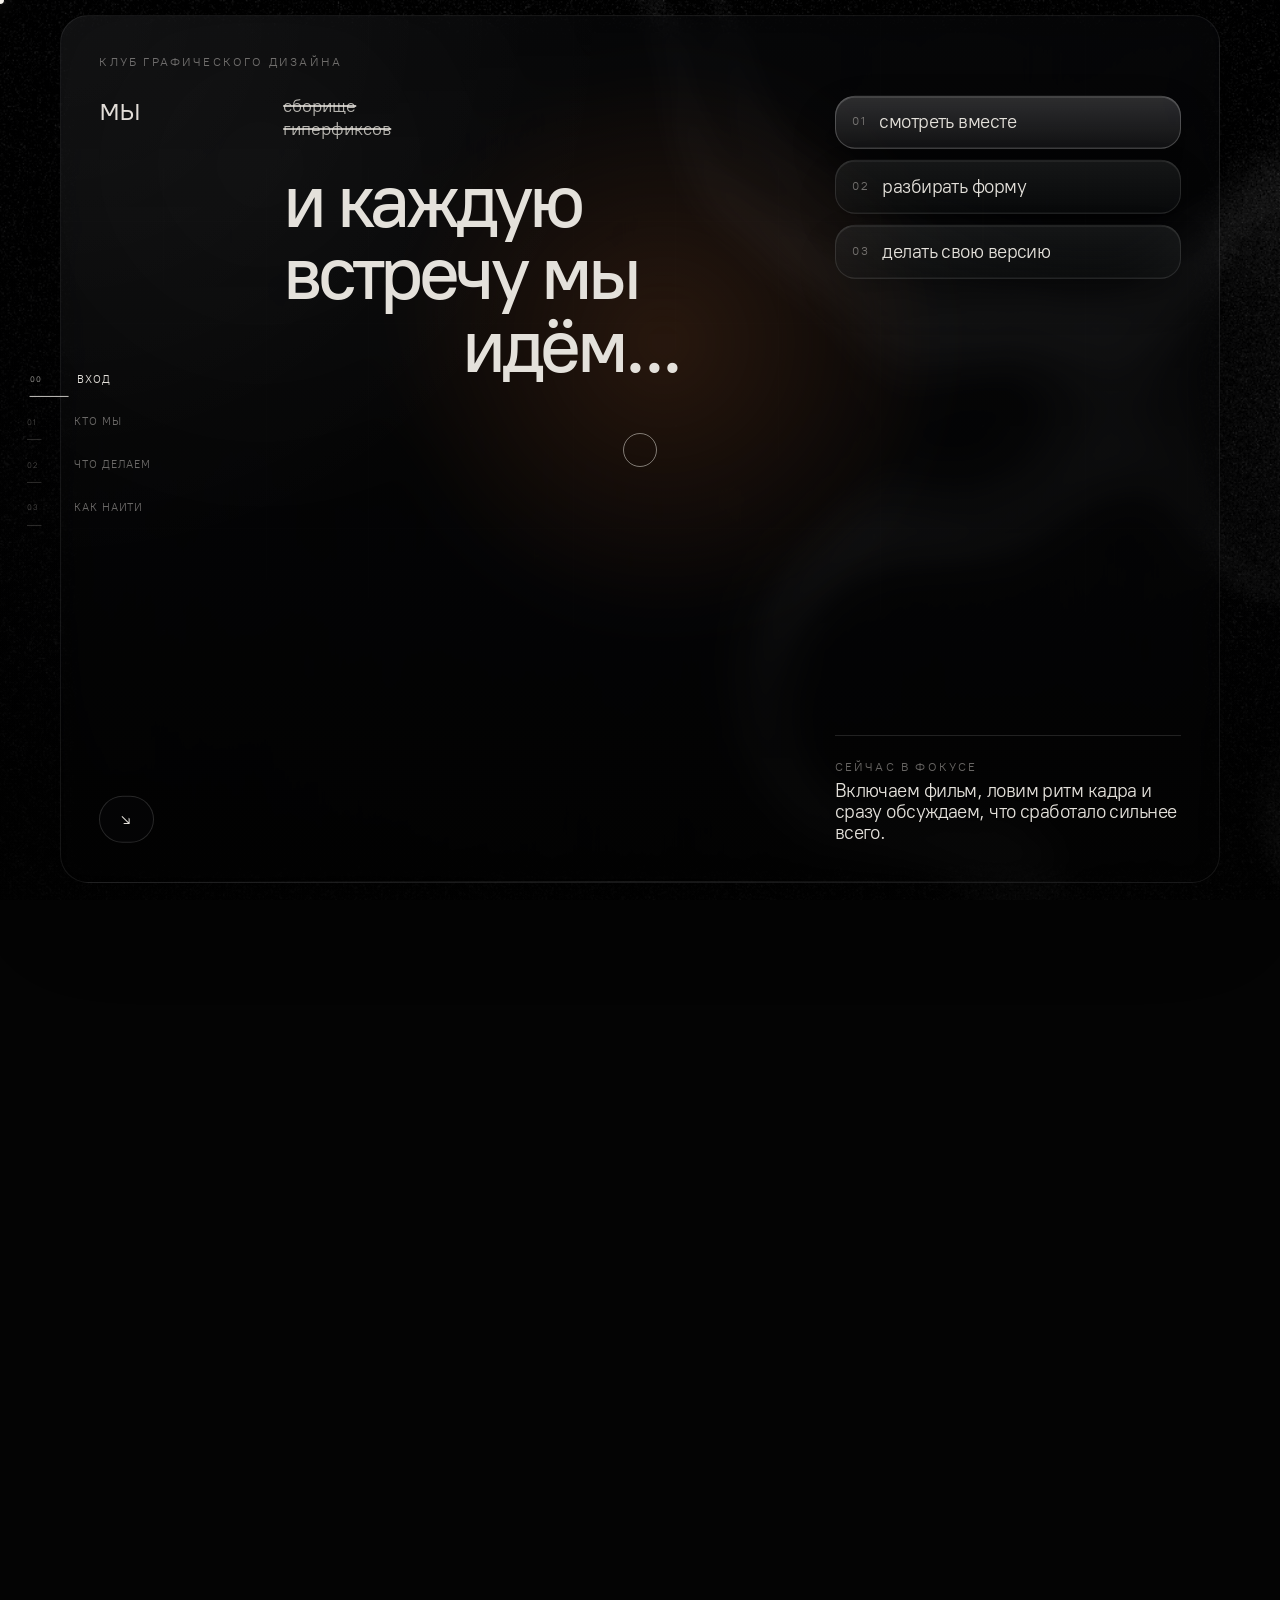
==== index.html @ bb672cd8 "Publish complete current site" ====
<!doctype html>
<html lang="ru">
<head>
  <meta charset="UTF-8" />
  <meta name="viewport" content="width=device-width, initial-scale=1.0" />
  <title>Клуб графического дизайна — Pulse Atelier</title>
  <meta name="description" content="Одностраничный сайт клуба графического дизайна с живыми сценическими анимациями и интерактивной главной сценой." />
  <link rel="stylesheet" href="styles.css?v=20260805-content-fix2" />
</head>
<body class="page-home">
  <div class="background-media" aria-hidden="true">
    <video class="liquid-bg scene-video" autoplay muted loop playsinline preload="metadata" poster="media/main-bg-poster.jpg?v=20260330-mainbgrefresh1" tabindex="-1">
      <source src="media/main-bg-web.mp4?v=20260805-video-fix1" type="video/mp4" />
    </video>
    <div class="liquid-poster" aria-hidden="true" style="background-image: url('media/main-bg-poster.jpg?v=20260330-mainbgrefresh1');"></div>
    <div class="liquid-overlay"></div>
    <div class="noise"></div>
  </div>
  <div class="cursor-dot" aria-hidden="true"></div>
  <div class="cursor-ring" aria-hidden="true"></div>

  <nav class="route-map route-map-home" aria-label="Маршрут сайта">
    <a class="route-map-item is-active" href="index.html" aria-current="page">
      <span class="route-map-index">00</span>
      <span class="route-map-label">вход</span>
    </a>
    <a class="route-map-item" href="kto-my.html">
      <span class="route-map-index">01</span>
      <span class="route-map-label">кто мы</span>
    </a>
    <a class="route-map-item" href="chto-my-delaem.html">
      <span class="route-map-index">02</span>
      <span class="route-map-label">что делаем</span>
    </a>
    <a class="route-map-item" href="kak-naiti.html">
      <span class="route-map-index">03</span>
      <span class="route-map-label">как найти</span>
    </a>
  </nav>

  <main class="page-main">
    <section id="hero" class="panel container reveal" data-tone="calm">
      <article class="frame frame-grid home-hero-frame">
        <div class="home-hero-aura" aria-hidden="true"></div>
        <div class="home-hero-grid" aria-hidden="true"></div>
        <div class="home-hero-topline motion-fade" aria-label="Клуб графического дизайна">
          <span>клуб графического дизайна</span>
        </div>
        <p class="home-kicker motion-fade">мы</p>
        <p class="home-hero-footnote home-hero-footnote-struck motion-fade">сборище гиперфиксов</p>
        <div class="home-club-wrap">
          <h1 class="home-club motion-fade" aria-label="И каждую встречу мы идём...">
            <span class="home-club-line">и каждую</span>
            <span class="home-club-line">встречу мы</span>
            <span class="home-club-line home-club-line-shift">идём...</span>
          </h1>
        </div>
        <div class="home-signal-stack" aria-label="Сцены клуба">
          <button class="home-signal motion-word is-active" type="button" data-color="#ff8a4c" data-copy="Включаем фильм, ловим ритм кадра и сразу обсуждаем, что сработало сильнее всего.">
            <span class="home-signal-index">01</span>
            <span class="home-signal-title">смотреть вместе</span>
          </button>
          <button class="home-signal motion-word" type="button" data-color="#5ab7ff" data-copy="Отмечаем типографику, пластику, свет и композицию, чтобы видеть не только сюжет, но и устройство.">
            <span class="home-signal-index">02</span>
            <span class="home-signal-title">разбирать форму</span>
          </button>
          <button class="home-signal motion-word" type="button" data-color="#d884ff" data-copy="После просмотра пробуем собственный жест: набросок, афишу, титр или новый визуальный ход.">
            <span class="home-signal-index">03</span>
            <span class="home-signal-title">делать свою версию</span>
          </button>
        </div>
        <div class="home-signal-caption" aria-live="polite">
          <p class="home-signal-label motion-fade">сейчас в фокусе</p>
          <p class="home-signal-copy motion-fade" data-signal-output>Включаем фильм, ловим ритм кадра и сразу обсуждаем, что сработало сильнее всего.</p>
        </div>
        <a class="home-scroll-link motion-word" href="#footer-scene" data-color="#f5f2eb" aria-label="листать дальше"></a>
      </article>
    </section>

    <section id="footer-scene" class="panel container reveal" data-tone="expressive">
      <article class="frame frame-grid frame-grid-final home-final-frame">
        <p class="home-final-mark motion-fade">/</p>
        <div class="footer-title-wrap">
          <h2 class="mega-word motion-heading-single">Д Е Л А Т Ь</h2>
        </div>
      </article>
    </section>
  </main>

  <script src="vendor/gsap/gsap.min.js"></script>
  <script src="vendor/gsap/ScrollTrigger.min.js"></script>
  <script src="script.js?v=20260805-video-fix1"></script>
</body>
</html>
---- styles.css ----
@font-face {
  font-family: "PT Root UI";
  src:
    url("media/fonts/pt-root-ui/pt-root-ui-light.woff2") format("woff2"),
    url("media/fonts/pt-root-ui/pt-root-ui-light.woff") format("woff");
  font-weight: 300;
  font-style: normal;
  font-display: swap;
}

@font-face {
  font-family: "PT Root UI";
  src:
    url("media/fonts/pt-root-ui/pt-root-ui-regular.woff2") format("woff2"),
    url("media/fonts/pt-root-ui/pt-root-ui-regular.woff") format("woff");
  font-weight: 400;
  font-style: normal;
  font-display: swap;
}

@font-face {
  font-family: "PT Root UI";
  src:
    url("media/fonts/pt-root-ui/pt-root-ui-medium.woff2") format("woff2"),
    url("media/fonts/pt-root-ui/pt-root-ui-medium.woff") format("woff");
  font-weight: 500;
  font-style: normal;
  font-display: swap;
}

@font-face {
  font-family: "PT Root UI";
  src:
    url("media/fonts/pt-root-ui/pt-root-ui-medium.woff2") format("woff2"),
    url("media/fonts/pt-root-ui/pt-root-ui-medium.woff") format("woff");
  font-weight: 600;
  font-style: normal;
  font-display: swap;
}

@font-face {
  font-family: "PT Root UI";
  src:
    url("media/fonts/pt-root-ui/pt-root-ui-bold.woff2") format("woff2"),
    url("media/fonts/pt-root-ui/pt-root-ui-bold.woff") format("woff");
  font-weight: 700;
  font-style: normal;
  font-display: swap;
}

:root {
  --font-ui: "PT Root UI", "Segoe UI", sans-serif;
  --bg: #040404;
  --ink: #e4e1db;
  --paper: transparent;
  --max: 1160px;
  --page-padding-block: 1rem;
  --frame-padding: clamp(1.35rem, 3vw, 2.5rem);
  --ui-ease-fast: 220ms ease;
  --ui-ease-medium: 700ms ease;
  --orb-color: #ff8a4c;
  --glass-button-fill: rgba(255, 255, 255, 0.09);
  --glass-button-fill-strong: rgba(255, 255, 255, 0.162);
  --glass-button-border: rgba(255, 255, 255, 0.198);
  --glass-button-shadow: 0 18px 44px rgba(0, 0, 0, 0.22);
  --glass-button-blur: 12px;
  --note-color: rgba(228, 225, 219, 0.78);
  --link-muted: rgba(228, 225, 219, 0.45);
  --panel-glass-border: rgba(255, 255, 255, 0.12);
  --panel-glass-shadow: 0 30px 88px rgba(0, 0, 0, 0.26);
}

* {
  box-sizing: border-box;
}

html,
body {
  margin: 0;
  min-height: 100%;
  scroll-behavior: smooth;
}

body {
  position: relative;
  overflow-x: hidden;
  background: var(--bg);
  color: var(--ink);
  font-family: var(--font-ui);
  cursor: none;
}

.background-media {
  position: fixed;
  inset: 0;
  z-index: 0;
  overflow: hidden;
  pointer-events: none;
}

.scene-video,
.liquid-bg,
.liquid-poster,
.webgl-bg,
.page-what-cube-video {
  position: absolute;
  inset: 0;
  width: 100%;
  height: 100%;
}

.scene-video,
.liquid-bg,
.page-what-cube-video {
  object-fit: cover;
  object-position: center center;
  display: block;
}

.liquid-bg {
  z-index: 1;
  opacity: 0;
  visibility: hidden;
  filter: saturate(0.96) contrast(1.02) brightness(0.92);
  transition: opacity 900ms ease, visibility 0s linear 900ms;
}

.liquid-poster {
  z-index: 0;
  opacity: 1;
  background: center center / cover no-repeat url("media/main-bg-poster.jpg?v=20260329-site1");
  filter: saturate(0.94) contrast(1.02) brightness(0.88);
  transform: scale(1.02);
  transition: opacity var(--ui-ease-medium), transform 1200ms ease;
}

.webgl-bg {
  z-index: 0;
  opacity: 0;
  visibility: hidden;
  transition: opacity var(--ui-ease-medium), visibility var(--ui-ease-medium);
}

.liquid-overlay {
  position: absolute;
  inset: 0;
  z-index: 2;
  background:
    radial-gradient(130% 85% at 50% 10%, rgba(8, 8, 10, 0.06) 0%, rgba(8, 8, 10, 0.22) 68%, rgba(4, 4, 4, 0.48) 100%),
    linear-gradient(to bottom, rgba(5, 5, 6, 0.1) 0%, rgba(4, 4, 4, 0.42) 100%);
}

.noise {
  position: absolute;
  inset: 0;
  z-index: 3;
  opacity: 0.035;
  background-image: radial-gradient(rgba(255, 255, 255, 0.16) 0.42px, transparent 0);
  background-size: 3px 3px;
}

body.has-video .liquid-bg {
  opacity: 1;
  visibility: visible;
  transition-delay: 0s;
}

body.has-video .liquid-poster {
  opacity: 0;
  transform: scale(1);
}

body.has-video .webgl-bg {
  opacity: 0;
  visibility: hidden;
}

body.no-video .liquid-bg {
  opacity: 0;
  visibility: hidden;
}

body.no-video .liquid-poster {
  opacity: 1;
  transform: scale(1.02);
}

body.no-video .webgl-bg {
  opacity: 1;
  visibility: visible;
}

.page-main,
.subpage-main {
  position: relative;
  z-index: 5;
}

.route-map {
  position: fixed;
  left: clamp(0.7rem, 2vw, 1.45rem);
  top: 50%;
  z-index: 20;
  display: grid;
  gap: 0.42rem;
  width: min(11.5rem, 22vw);
  transform: translateY(-50%);
  color: var(--ink);
  pointer-events: auto;
}

.route-map-item {
  position: relative;
  display: grid;
  grid-template-columns: 2.4rem minmax(0, 1fr);
  align-items: center;
  gap: 0.55rem;
  min-height: 2.25rem;
  padding: 0.35rem 0.25rem;
  color: var(--link-muted);
  text-decoration: none;
  font-size: clamp(0.68rem, 0.78vw, 0.78rem);
  line-height: 1;
  letter-spacing: 0.08em;
  text-transform: uppercase;
  transition:
    color var(--ui-ease-fast),
    transform var(--ui-ease-fast);
}

.route-map-item::before {
  content: "";
  width: 100%;
  height: 1px;
  background: currentColor;
  opacity: 0.44;
  transform: scaleX(0.38);
  transform-origin: left center;
  transition:
    opacity var(--ui-ease-fast),
    transform var(--ui-ease-fast);
}

.route-map-item:hover,
.route-map-item:focus-visible,
.route-map-item.is-active {
  color: var(--ink);
  transform: translateX(0.16rem);
}

.route-map-item:hover::before,
.route-map-item:focus-visible::before,
.route-map-item.is-active::before {
  opacity: 0.86;
  transform: scaleX(1);
}

.route-map-index {
  grid-column: 1;
  grid-row: 1;
  font-size: 0.72em;
  opacity: 0.72;
}

.route-map-label {
  grid-column: 2;
  grid-row: 1;
  overflow: hidden;
  text-overflow: ellipsis;
  white-space: nowrap;
}

.container {
  width: min(100% - 1.2rem, var(--max));
  margin-inline: auto;
}

.page-main {
  scroll-snap-type: y proximity;
  padding-block: var(--page-padding-block);
}

.panel {
  min-height: 100svh;
  display: grid;
  align-content: center;
  scroll-snap-align: start;
}

.frame {
  position: relative;
  min-height: min(88vh, 720px);
  overflow: hidden;
  padding: var(--frame-padding);
  color: var(--ink);
  border-radius: 28px;
  will-change: transform, opacity;
}

.frame::before {
  display: none;
}

.frame-grid {
  display: grid;
  grid-template-columns: repeat(12, 1fr);
  grid-template-rows: auto 1fr auto;
}

.frame-note {
  position: absolute;
  top: 0.9rem;
  right: 0.9rem;
  margin: 0;
  color: var(--note-color);
  text-transform: uppercase;
  letter-spacing: 0.1em;
  font-size: clamp(0.48rem, 0.84vw, 0.66rem);
  white-space: nowrap;
  will-change: transform, opacity;
}

.frame-note-link {
  color: inherit;
  text-decoration: none;
  padding: 0.5rem 0.8rem;
}

.page-home .frame-note-home {
  color: inherit;
  text-decoration: none;
  padding: 0;
  display: inline-block;
  max-width: min(17rem, 24vw);
  text-align: right;
  white-space: normal;
  line-height: 1.35;
  letter-spacing: 0.08em;
}

.page-home .frame-note-home:hover,
.page-home .frame-note-home:focus-visible {
  color: inherit;
  text-decoration: none;
}

.subpage-home-link {
  grid-area: home-link;
  justify-self: end;
  align-self: start;
  margin: 0;
  display: inline-block;
  max-width: min(15rem, 22vw);
  color: var(--note-color);
  text-decoration: none;
  text-align: right;
  text-transform: uppercase;
  letter-spacing: 0.08em;
  font-size: clamp(0.48rem, 0.84vw, 0.66rem);
  line-height: 1.35;
  white-space: normal;
}

.subpage-home-link:hover,
.subpage-home-link:focus-visible {
  color: var(--ink);
  text-decoration: none;
}

.frame-note-link,
.footer-link,
.subpage-link,
.kto-action {
  position: relative;
  z-index: 1;
  overflow: hidden;
  isolation: isolate;
  display: inline-flex;
  align-items: center;
  justify-content: center;
  border-radius: 999px;
  border: 1px solid var(--glass-button-border);
  background: linear-gradient(180deg, var(--glass-button-fill-strong) 0%, var(--glass-button-fill) 100%);
  box-shadow:
    var(--glass-button-shadow),
    inset 0 1px 0 rgba(255, 255, 255, 0.14);
  backdrop-filter: blur(var(--glass-button-blur));
  -webkit-backdrop-filter: blur(var(--glass-button-blur));
}

.frame-note-link::before,
.footer-link::before,
.subpage-link::before,
.kto-action::before {
  content: "";
  position: absolute;
  inset: 0;
  z-index: -1;
  background:
    linear-gradient(180deg, rgba(255, 255, 255, 0.108), rgba(255, 255, 255, 0.027)),
    radial-gradient(circle at 20% 20%, rgba(255, 255, 255, 0.144), transparent 48%);
  pointer-events: none;
}

.frame-note-link::after,
.footer-link::after,
.subpage-link::after,
.kto-action::after {
  content: "";
  position: absolute;
  inset: 0;
  z-index: -1;
  opacity: 0.162;
  background-image: radial-gradient(rgba(255, 255, 255, 0.34) 0.5px, transparent 0);
  background-size: 4px 4px;
  pointer-events: none;
}

.frame-note-link:hover,
.frame-note-link:focus-visible,
.footer-link:hover,
.footer-link:focus-visible,
.subpage-link:hover,
.subpage-link:focus-visible,
.kto-action:hover,
.kto-action:focus-visible {
  border-color: rgba(255, 255, 255, 0.306);
  box-shadow:
    0 24px 56px rgba(0, 0, 0, 0.28),
    inset 0 1px 0 rgba(255, 255, 255, 0.162);
}

h1,
h2 {
  margin: 0;
  color: inherit;
  font-family: var(--font-ui);
}

h1 {
  font-size: clamp(2.2rem, 4.1vw, 3.9rem);
  line-height: 1.1;
  font-weight: 400;
  letter-spacing: 0.34em;
  will-change: transform, opacity;
}

h2 {
  font-weight: 400;
}

.heading-line {
  display: block;
  overflow: hidden;
}

.heading-line > span {
  display: inline-block;
  transform: translateY(110%);
  opacity: 0;
}

.motion-heading-single,
.motion-word,
.motion-fade {
  opacity: 0;
  transform: translateY(20px);
}

.reveal {
  opacity: 1;
  transform: none;
}

.word {
  position: absolute;
  margin: 0;
  color: inherit;
  font-size: clamp(2rem, 3vw, 2.8rem);
  font-weight: 500;
  line-height: 1;
  user-select: none;
  will-change: transform, opacity;
}

.hero-line {
  grid-column: 1 / 13;
  align-self: start;
  margin-top: 0.7rem;
  max-width: none;
  font-size: clamp(1.7rem, 3vw, 2.5rem);
  letter-spacing: 0.26em;
  white-space: nowrap;
}

.word-search {
  left: 7%;
  top: 53%;
}

.word-show {
  left: 2%;
  top: 11%;
}

.word-experiment {
  right: 2%;
  bottom: 14%;
}

.home-hero-frame,
.home-showcase-frame {
  position: relative;
  isolation: isolate;
  border: 1px solid rgba(255, 255, 255, 0.08);
  background:
    linear-gradient(180deg, rgba(12, 13, 16, 0.34) 0%, rgba(7, 8, 10, 0.2) 48%, rgba(4, 4, 4, 0.12) 100%),
    radial-gradient(circle at top left, rgba(255, 255, 255, 0.06), transparent 38%);
  box-shadow: var(--panel-glass-shadow);
  backdrop-filter: blur(16px);
}

.home-hero-frame {
  --hero-accent: #ff8a4c;
  --hero-shift-x: 0px;
  --hero-shift-y: 0px;
  --hero-progress: 0;
  --hero-spot-x: 52%;
  --hero-spot-y: 38%;
  min-height: calc(100svh - 2rem);
  display: grid;
  grid-template-columns: repeat(12, minmax(0, 1fr));
  grid-template-areas:
    "topline topline topline topline . . . . . . . ."
    "kicker kicker note note . . . . signal signal signal signal"
    ". . club club club club club club signal signal signal signal"
    ". . . . . . . . caption caption caption caption"
    "scroll scroll scroll . . . . . caption caption caption caption";
  grid-template-rows: auto auto auto minmax(0, 1fr) auto;
  row-gap: clamp(1rem, 2vw, 1.8rem);
  column-gap: clamp(0.9rem, 1.7vw, 1.5rem);
  align-items: start;
}

.home-hero-frame::after {
  content: "";
  position: absolute;
  left: 6%;
  right: 6%;
  bottom: 0;
  height: 1px;
  background: linear-gradient(90deg, transparent, rgba(255, 255, 255, 0.22), transparent);
  opacity: calc(0.28 + var(--hero-progress) * 0.32);
}

.home-hero-aura,
.home-hero-grid,
.home-showcase-glow {
  position: absolute;
  inset: 0;
  pointer-events: none;
}

.home-hero-aura {
  z-index: 0;
  opacity: 0.14;
  background:
    radial-gradient(circle at var(--hero-spot-x) var(--hero-spot-y), var(--hero-accent) 0%, transparent 34%),
    radial-gradient(circle at 18% 18%, rgba(255, 255, 255, 0.16) 0%, transparent 28%);
  filter: blur(14px) saturate(1.18);
  mix-blend-mode: screen;
  transform: translate(calc(var(--hero-shift-x) * 0.18), calc(var(--hero-shift-y) * 0.18)) scale(calc(1 + var(--hero-progress) * 0.05));
  transition: opacity 260ms ease, transform 260ms ease;
}

.home-hero-grid {
  z-index: 0;
  opacity: 0.14;
  background-image:
    linear-gradient(rgba(255, 255, 255, 0.08) 1px, transparent 1px),
    linear-gradient(90deg, rgba(255, 255, 255, 0.08) 1px, transparent 1px);
  background-size: clamp(62px, 8vw, 104px) clamp(62px, 8vw, 104px);
  mask-image: linear-gradient(180deg, rgba(0, 0, 0, 0.82) 0%, rgba(0, 0, 0, 0.42) 64%, transparent 100%);
  transform: translate(calc(var(--hero-shift-x) * -0.12), calc(var(--hero-shift-y) * -0.08));
  transition: transform 260ms ease;
}

.home-hero-topline,
.home-kicker,
.home-hero-footnote,
.home-club-wrap,
.home-signal-stack,
.home-signal-caption,
.home-scroll-link,
.home-showcase-kicker,
.home-verb-list,
.home-showcase-detail,
.home-burst {
  position: relative;
  z-index: 1;
}

.home-hero-topline {
  grid-area: topline;
  display: flex;
  gap: 0.8rem;
  align-items: center;
  align-self: start;
  justify-self: start;
  max-width: 22rem;
  margin: 0;
  color: var(--note-color);
  font-size: clamp(0.74rem, 0.95vw, 0.9rem);
  letter-spacing: 0.18em;
  text-transform: uppercase;
}

.home-hero-topline span:last-child {
  color: var(--link-muted);
}

.home-kicker {
  grid-area: kicker;
  margin: 0;
  align-self: start;
  color: rgba(244, 239, 233, 0.92);
  font-size: clamp(1.7rem, 2.4vw, 2.45rem);
  line-height: 1;
  letter-spacing: -0.03em;
}

.home-hero-footnote {
  grid-area: note;
  margin: 0;
  align-self: end;
  max-width: 20rem;
  color: var(--note-color);
  font-size: clamp(0.94rem, 1.1vw, 1.04rem);
  line-height: 1.3;
}

.home-hero-footnote-struck {
  font-size: clamp(1.13rem, 1.32vw, 1.25rem);
  text-decoration: line-through;
  text-decoration-thickness: 1.5px;
  text-decoration-color: rgba(228, 225, 219, 0.82);
  text-decoration-skip-ink: none;
}

.home-club-wrap {
  grid-area: club;
  transform: translate(calc(var(--hero-shift-x) * 0.08), calc(var(--hero-shift-y) * 0.05));
  transition: transform 260ms ease;
}

.home-club {
  margin: 0;
  display: grid;
  justify-items: start;
  gap: 0.08em;
  align-self: start;
  font-size: clamp(3rem, 5.9vw, 5.8rem);
  font-weight: 500;
  line-height: 0.88;
  letter-spacing: -0.06em;
}

.home-club-line {
  display: block;
}

.home-club-line-shift {
  margin-left: clamp(7.6rem, 14vw, 12rem);
}

.home-signal-stack {
  grid-area: signal;
  align-self: start;
  justify-self: end;
  display: grid;
  gap: 0.72rem;
  width: min(100%, 23rem);
  padding-top: 0.1rem;
  transform: translate(calc(var(--hero-shift-x) * -0.12), calc(var(--hero-shift-y) * -0.06));
  transition: transform 260ms ease;
}

.home-signal,
.home-verb-chip {
  appearance: none;
  width: 100%;
  border: 1px solid rgba(255, 255, 255, 0.11);
  border-radius: 20px;
  background:
    linear-gradient(180deg, rgba(255, 255, 255, 0.07) 0%, rgba(255, 255, 255, 0.02) 100%),
    rgba(7, 8, 10, 0.28);
  box-shadow:
    inset 0 1px 0 rgba(255, 255, 255, 0.08),
    0 18px 40px rgba(0, 0, 0, 0.16);
  color: inherit;
  font: inherit;
  text-align: left;
  transition:
    border-color var(--ui-ease-fast),
    background var(--ui-ease-fast),
    box-shadow var(--ui-ease-fast),
    color var(--ui-ease-fast);
}

.home-signal {
  display: grid;
  grid-template-columns: auto 1fr;
  gap: 0.8rem;
  align-items: start;
  padding: 0.98rem 1rem;
}

.home-signal:hover,
.home-signal:focus-visible,
.home-signal.is-active,
.home-verb-chip:hover,
.home-verb-chip:focus-visible,
.home-verb-chip.is-active {
  border-color: rgba(255, 255, 255, 0.22);
  background:
    linear-gradient(180deg, rgba(255, 255, 255, 0.16) 0%, rgba(255, 255, 255, 0.05) 100%),
    rgba(7, 8, 10, 0.3);
  box-shadow:
    inset 0 1px 0 rgba(255, 255, 255, 0.14),
    0 24px 48px rgba(0, 0, 0, 0.2);
}

.home-signal:focus-visible,
.home-verb-chip:focus-visible {
  outline: 2px solid rgba(245, 242, 235, 0.44);
  outline-offset: 3px;
}

.home-signal-index {
  margin-top: 0.12rem;
  color: var(--link-muted);
  font-size: 0.74rem;
  letter-spacing: 0.16em;
  text-transform: uppercase;
}

.home-signal-title {
  display: block;
  font-size: clamp(1rem, 1.45vw, 1.28rem);
  line-height: 1.08;
  letter-spacing: -0.03em;
}

.home-signal-caption {
  grid-area: caption;
  align-self: end;
  justify-self: end;
  width: min(100%, 23rem);
  padding-top: 1.4rem;
  border-top: 1px solid rgba(255, 255, 255, 0.12);
  transform: translate(calc(var(--hero-shift-x) * -0.05), calc(var(--hero-shift-y) * 0.04));
  transition: transform 260ms ease;
}

.home-signal-label,
.home-showcase-label {
  margin: 0 0 0.4rem;
  color: var(--link-muted);
  font-size: clamp(0.72rem, 0.95vw, 0.86rem);
  letter-spacing: 0.18em;
  text-transform: uppercase;
}

.home-signal-copy {
  margin: 0;
  font-size: clamp(1.08rem, 1.45vw, 1.42rem);
  line-height: 1.14;
  letter-spacing: -0.03em;
}

.home-scroll-link {
  grid-area: scroll;
  align-self: end;
  justify-self: start;
  display: inline-flex;
  justify-content: center;
  align-items: center;
  gap: 0;
  min-width: 3.4rem;
  width: fit-content;
  padding: 0.9rem 1.18rem;
  border-radius: 999px;
  border: 1px solid rgba(255, 255, 255, 0.14);
  background: rgba(10, 11, 14, 0.3);
  color: inherit;
  text-decoration: none;
  letter-spacing: 0.08em;
  text-transform: uppercase;
  font-size: clamp(0.78rem, 1vw, 0.92rem);
}

.home-scroll-link::after {
  content: "↘";
  font-size: 1rem;
  line-height: 1;
}

.home-scroll-link:hover,
.home-scroll-link:focus-visible {
  border-color: rgba(255, 255, 255, 0.26);
  background: rgba(15, 16, 20, 0.42);
}

.home-showcase-frame {
  --showcase-accent: #ff8a4c;
  --showcase-spot-x: 52%;
  --showcase-spot-y: 50%;
  min-height: calc(100svh - 2rem);
  display: grid;
  grid-template-columns: repeat(12, minmax(0, 1fr));
  grid-template-areas:
    "kicker kicker kicker . . . . . burst burst burst burst"
    "verbs verbs verbs verbs verbs verbs detail detail detail detail detail detail"
    ". . . . . . detail detail detail detail detail detail";
  grid-template-rows: auto auto minmax(0, 1fr);
  row-gap: clamp(1rem, 2vw, 1.75rem);
  column-gap: clamp(0.9rem, 1.7vw, 1.5rem);
  align-items: start;
}

.home-showcase-glow {
  z-index: 0;
  opacity: 0.15;
  background:
    radial-gradient(circle at var(--showcase-spot-x) var(--showcase-spot-y), var(--showcase-accent) 0%, transparent 32%),
    linear-gradient(180deg, rgba(255, 255, 255, 0.08), transparent 60%);
  filter: blur(16px) saturate(1.16);
  mix-blend-mode: screen;
}

.home-showcase-kicker {
  grid-area: kicker;
  margin: 0;
  color: var(--note-color);
  font-size: clamp(0.82rem, 1vw, 0.96rem);
  letter-spacing: 0.18em;
  text-transform: uppercase;
}

.home-verb-list {
  grid-area: verbs;
  margin: 0;
  display: grid;
  gap: 0.68rem;
  align-self: start;
  width: min(100%, 30rem);
}

.home-verb-chip {
  padding: 0.96rem 1rem;
  font-size: clamp(1.36rem, 2vw, 2rem);
  font-weight: 400;
  line-height: 1;
  letter-spacing: -0.04em;
}

.home-showcase-detail {
  grid-area: detail;
  align-self: end;
  justify-self: end;
  width: min(100%, 25rem);
  padding: 1.2rem 1.2rem 1.25rem;
  border-radius: 26px;
  border: 1px solid rgba(255, 255, 255, 0.1);
  background:
    linear-gradient(180deg, rgba(255, 255, 255, 0.06) 0%, rgba(255, 255, 255, 0.03) 100%),
    rgba(7, 8, 10, 0.22);
  box-shadow:
    inset 0 1px 0 rgba(255, 255, 255, 0.1),
    0 18px 42px rgba(0, 0, 0, 0.16);
}

.home-showcase-copy {
  margin: 0;
  font-size: clamp(1.5rem, 2.4vw, 2.28rem);
  font-weight: 400;
  line-height: 0.98;
  letter-spacing: -0.05em;
}

.home-burst {
  grid-area: burst;
  justify-self: end;
  align-self: start;
  margin: 0;
  color: rgba(244, 239, 233, 0.8);
  font-size: clamp(3rem, 7vw, 6.2rem);
  line-height: 0.88;
  letter-spacing: -0.06em;
}

.frame-grid-final {
  min-height: calc(100svh - 2rem);
  display: grid;
  grid-template-columns: minmax(0, 1fr) auto minmax(0, 1fr);
  grid-template-rows: auto minmax(0, 1fr) auto;
  grid-template-areas:
    ". note note"
    "title title title"
    "nav-left nav-left nav-right";
  align-items: stretch;
}

.footer-note {
  position: static;
  grid-area: note;
  justify-self: end;
  align-self: start;
  margin-bottom: 0;
}

.footer-title-wrap {
  grid-area: title;
  display: grid;
  min-height: 0;
  place-items: center;
}

.mega-word {
  width: 100%;
  font-size: clamp(4.6rem, 11vw, 9.6rem);
  font-weight: 400;
  letter-spacing: 0.22em;
  line-height: 0.9;
  text-align: center;
  white-space: nowrap;
}

.home-final-frame {
  grid-template-areas:
    "mark . ."
    "title title title"
    ". . .";
}

.home-final-mark {
  grid-area: mark;
  align-self: start;
  justify-self: start;
  margin: 0;
  font-size: clamp(2.2rem, 3.4vw, 3.3rem);
  line-height: 1;
  letter-spacing: -0.04em;
}

.footer-nav {
  display: grid;
  gap: 0.65rem;
  align-self: end;
  margin: 0;
  padding-bottom: 0.45rem;
}

.footer-nav-left {
  grid-area: nav-left;
  justify-self: start;
}

.footer-nav-right {
  grid-area: nav-right;
  justify-self: end;
}

.footer-link {
  color: inherit;
  text-decoration: none;
  padding: 0.72rem 1.18rem;
  font-size: clamp(1rem, 1.4vw, 1.45rem);
  font-weight: 500;
  line-height: 1;
  white-space: nowrap;
}

.footer-link-subtle {
  text-transform: none;
}

.footer-link-lowercase {
  text-transform: none;
}

.page-home .footer-link-subtle {
  font-size: clamp(1.08rem, 1.5vw, 1.56rem);
}

.page-home .footer-link-light-glass {
  background:
    linear-gradient(180deg, rgba(255, 255, 255, 0.18) 0%, rgba(255, 255, 255, 0.08) 100%),
    linear-gradient(180deg, rgba(255, 255, 255, 0.1) 0%, rgba(255, 255, 255, 0.04) 100%);
  border-color: rgba(255, 255, 255, 0.24);
  box-shadow:
    0 22px 52px rgba(0, 0, 0, 0.24),
    inset 0 1px 0 rgba(255, 255, 255, 0.16);
  color: #24262b;
}

.page-home .footer-link-light-glass::before {
  background:
    linear-gradient(180deg, rgba(255, 255, 255, 0.18), rgba(255, 255, 255, 0.04)),
    radial-gradient(circle at 18% 18%, rgba(255, 255, 255, 0.16), transparent 46%);
}

.page-home .footer-link-light-glass::after {
  opacity: 0.09;
}

.page-home .footer-link-light-glass:hover,
.page-home .footer-link-light-glass:focus-visible {
  background:
    linear-gradient(180deg, rgba(255, 255, 255, 0.24) 0%, rgba(255, 255, 255, 0.12) 100%),
    linear-gradient(180deg, rgba(255, 255, 255, 0.13) 0%, rgba(255, 255, 255, 0.06) 100%);
  border-color: rgba(255, 255, 255, 0.3);
  color: #1d1f24;
}

.cursor-dot,
.cursor-ring {
  position: fixed;
  left: 0;
  top: 0;
  z-index: 99;
  border-radius: 50%;
  pointer-events: none;
  transform: translate(-50%, -50%);
}

.cursor-dot {
  width: 8px;
  height: 8px;
  background: #f5f2eb;
  box-shadow: 0 0 20px rgba(245, 242, 235, 0.28);
}

.cursor-ring {
  width: 34px;
  height: 34px;
  border: 1px solid rgba(245, 242, 235, 0.48);
  transition:
    width var(--ui-ease-fast),
    height var(--ui-ease-fast),
    border-color var(--ui-ease-fast),
    background-color var(--ui-ease-fast);
}

.cursor-ring.active {
  width: 52px;
  height: 52px;
  border-color: rgba(245, 242, 235, 0.74);
  background-color: rgba(245, 242, 235, 0.08);
}

.subpage-main {
  min-height: 100svh;
  display: grid;
  align-items: start;
  padding-block: var(--page-padding-block);
}

.subpage-panel {
  min-height: calc(100svh - 2rem);
  display: grid;
  align-content: start;
}

.subpage-frame {
  min-height: calc(100svh - 2rem);
  display: grid;
  grid-template-columns: repeat(12, minmax(0, 1fr));
  grid-template-rows: auto 1fr auto;
  grid-template-areas:
    "top-left top-left top-left . . . . . . note note note"
    ". . . . . . . . . . . ."
    "bottom-left bottom-left bottom-left . . . . . . bottom-right bottom-right bottom-right";
  padding: var(--frame-padding);
}

.subpage-note {
  position: static;
  grid-area: note;
  align-self: start;
  justify-self: end;
  margin: 0;
}

.subpage-title {
  margin: 0;
  color: inherit;
  font-size: clamp(2rem, 3vw, 2.7rem);
  font-weight: 500;
  line-height: 1;
  letter-spacing: 0.02em;
  white-space: nowrap;
}

.subpage-title--top-left {
  grid-area: top-left;
  align-self: start;
  justify-self: start;
}

.subpage-title--bottom-left {
  grid-area: bottom-left;
  align-self: end;
  justify-self: start;
}

.subpage-title--bottom-right {
  grid-area: bottom-right;
  align-self: end;
  justify-self: end;
}

.subpage-link {
  margin: 0;
  color: var(--link-muted);
  text-decoration: none;
  padding: 0.68rem 1.05rem;
  font-size: clamp(1rem, 1.35vw, 1.35rem);
  font-weight: 500;
  line-height: 1;
  white-space: nowrap;
  transition: color var(--ui-ease-fast);
}

.subpage-link:hover,
.subpage-link:focus-visible,
.subpage-link.is-active {
  color: inherit;
}

.subpage-frame-kto .subpage-title--top-left,
.subpage-frame-what .subpage-title--bottom-left,
.subpage-frame-find .subpage-title--bottom-right {
  font-size: clamp(2.1rem, 3.2vw, 2.9rem);
  font-weight: 500;
}

.subpage-link-what-top,
.subpage-link-find-top {
  grid-area: top-left;
  align-self: start;
  justify-self: start;
}

.subpage-link-what-right {
  grid-area: bottom-right;
  align-self: end;
  justify-self: end;
  text-align: right;
}

.subpage-link-find-bottom-left {
  grid-area: bottom-left;
  align-self: end;
  justify-self: start;
}

body.page-what {
  --ink: #ddd5cb;
  --glass-button-fill: rgba(255, 255, 255, 0.081);
  --glass-button-fill-strong: rgba(255, 255, 255, 0.13);
  --glass-button-border: rgba(255, 255, 255, 0.13);
  --glass-button-shadow: 0 22px 60px rgba(0, 0, 0, 0.28);
  --note-color: rgba(221, 213, 203, 0.78);
  --link-muted: rgba(221, 213, 203, 0.43);
  background: #050505;
  color: var(--ink);
}

body.page-what .background-media {
  background: #050505;
}

body.page-what .page-what-cube-video {
  z-index: 1;
  opacity: 1;
  filter: saturate(1.08) contrast(1.06) brightness(0.98);
}

body.page-what .cursor-dot {
  background: #f5f2eb;
  box-shadow: 0 0 20px rgba(245, 242, 235, 0.28);
}

body.page-what .cursor-ring {
  border-color: rgba(245, 242, 235, 0.52);
}

body.page-what .cursor-ring.active {
  border-color: rgba(245, 242, 235, 0.74);
  background-color: rgba(245, 242, 235, 0.08);
}

.what-editorial-frame {
  min-height: calc(100svh - 2rem);
  display: grid;
  grid-template-columns: repeat(12, minmax(0, 1fr));
  grid-template-areas:
    "headline headline headline headline headline headline headline . home-link home-link home-link home-link"
    ". . . . . . . . utility utility utility utility"
    "left-copy left-copy left-copy . . . . . right-block right-block right-block right-block"
    "question question question question . . . . right-block right-block right-block right-block"
    ". . . . . . . . library library library library";
  grid-template-rows: auto auto auto auto minmax(3.4rem, 1fr);
  column-gap: clamp(1rem, 1.65vw, 1.45rem);
  row-gap: clamp(1.15rem, 2.25vw, 2.1rem);
  align-items: start;
  padding: clamp(2rem, 3.2vw, 2.85rem) clamp(2rem, 3vw, 2.85rem) clamp(1.9rem, 2.6vw, 2.5rem);
}

.what-editorial-frame > * {
  min-width: 0;
}

.what-utility {
  grid-area: utility;
  justify-self: end;
  margin: 0;
  display: grid;
  gap: 0.14rem;
  text-align: left;
  font-size: clamp(1.28rem, 2vw, 2.1rem);
  font-weight: 500;
  line-height: 1.04;
  letter-spacing: -0.02em;
}

.what-utility span {
  display: block;
}

.what-manifesto {
  grid-area: headline;
  align-self: start;
  margin: 0;
  max-width: 10.2ch;
  font-size: clamp(3.3rem, 6.2vw, 5.7rem);
  font-weight: 500;
  line-height: 0.915;
  letter-spacing: -0.05em;
  text-transform: none;
  white-space: normal;
}

.what-line {
  display: block;
}

.what-line--fixed {
  white-space: nowrap;
}

.what-side-note {
  grid-area: left-copy;
  margin: 0;
  max-width: 19rem;
  font-size: clamp(0.98rem, 1.28vw, 1.26rem);
  line-height: 1.3;
  color: rgba(221, 213, 203, 0.87);
}

.what-question {
  grid-area: question;
  margin: 0;
  max-width: 13rem;
  font-size: clamp(1.95rem, 2.85vw, 3.1rem);
  font-weight: 500;
  line-height: 1.02;
  letter-spacing: -0.04em;
}

.what-gather {
  grid-area: right-block;
  justify-self: end;
  align-self: start;
  max-width: 21.5rem;
  display: grid;
  gap: 1.15rem;
}

.what-gather-title {
  margin: 0;
  max-width: 10ch;
  font-size: clamp(1.92rem, 2.7vw, 3.12rem);
  font-weight: 500;
  line-height: 1.04;
  letter-spacing: -0.04em;
}

.what-gather-copy {
  margin: 0;
  max-width: 21.5rem;
  font-size: clamp(0.9rem, 1.02vw, 1.02rem);
  line-height: 1.18;
  letter-spacing: -0.01em;
  color: rgba(221, 213, 203, 0.87);
}

.what-library {
  grid-area: library;
  justify-self: end;
  align-self: start;
  display: grid;
  grid-template-columns: auto minmax(0, 1fr);
  column-gap: clamp(0.7rem, 1.4vw, 1.1rem);
  align-items: start;
  max-width: 19rem;
}

.what-library-mark {
  margin: 0;
  font-size: clamp(2.4rem, 3.5vw, 3.6rem);
  font-weight: 300;
  line-height: 0.85;
  transform: translateY(-0.08em);
}

.what-library-title {
  margin: 0;
  max-width: 10ch;
  font-size: clamp(1.9rem, 2.5vw, 2.95rem);
  font-weight: 500;
  line-height: 1.02;
  letter-spacing: -0.04em;
}

.what-nav {
  grid-area: nav;
  display: flex;
  flex-wrap: wrap;
  gap: 0.9rem;
  align-self: end;
  margin-top: 0.2rem;
}

.what-nav-link {
  font-size: clamp(0.95rem, 1.18vw, 1.12rem);
  font-weight: 500;
  letter-spacing: 0.02em;
}

body.page-kto {
  --ink: #ada89f;
  --glass-button-fill: rgba(255, 255, 255, 0.108);
  --glass-button-fill-strong: rgba(255, 255, 255, 0.162);
  --glass-button-border: rgba(255, 255, 255, 0.162);
  --glass-button-shadow: 0 22px 68px rgba(0, 0, 0, 0.32);
  --note-color: rgba(173, 168, 159, 0.78);
  --link-muted: rgba(173, 168, 159, 0.52);
  background: #050505;
  color: var(--ink);
}

body.page-kto .liquid-poster {
  background-image: url("media/kto-bg-poster.jpg?v=20260329-ktofallback1");
}

body.page-kto .liquid-bg {
  filter: saturate(1.04) contrast(1.02) brightness(0.9);
}

body.page-kto .liquid-overlay,
body.page-kto .noise {
  display: none;
}

body.page-kto .cursor-dot {
  background: #f5f2eb;
  box-shadow: 0 0 20px rgba(245, 242, 235, 0.24);
}

body.page-kto .cursor-ring {
  border-color: rgba(245, 242, 235, 0.46);
}

body.page-kto .cursor-ring.active {
  border-color: rgba(245, 242, 235, 0.72);
  background-color: rgba(245, 242, 235, 0.08);
}

body.page-kto .kto-action {
  background:
    linear-gradient(180deg, rgba(255, 255, 255, 0.18) 0%, rgba(255, 255, 255, 0.08) 100%),
    linear-gradient(180deg, rgba(255, 255, 255, 0.1) 0%, rgba(255, 255, 255, 0.04) 100%);
  border-color: rgba(255, 255, 255, 0.24);
  box-shadow:
    0 22px 52px rgba(0, 0, 0, 0.24),
    inset 0 1px 0 rgba(255, 255, 255, 0.16);
  color: var(--ink);
}

body.page-kto .kto-action::before {
  background:
    linear-gradient(180deg, rgba(255, 255, 255, 0.18), rgba(255, 255, 255, 0.04)),
    radial-gradient(circle at 18% 18%, rgba(255, 255, 255, 0.16), transparent 46%);
}

body.page-kto .kto-action::after {
  opacity: 0.09;
}

body.page-kto .kto-action:hover,
body.page-kto .kto-action:focus-visible {
  background:
    linear-gradient(180deg, rgba(255, 255, 255, 0.24) 0%, rgba(255, 255, 255, 0.12) 100%),
    linear-gradient(180deg, rgba(255, 255, 255, 0.13) 0%, rgba(255, 255, 255, 0.06) 100%);
  border-color: rgba(255, 255, 255, 0.3);
  color: var(--ink);
}

body.page-kto .kto-action-graphite {
  color: #24262b;
}

body.page-kto .kto-action-graphite:hover,
body.page-kto .kto-action-graphite:focus-visible {
  color: #1d1f24;
}

.kto-editorial-frame {
  min-height: calc(100svh - 2rem);
  display: grid;
  grid-template-columns: repeat(12, minmax(0, 1fr));
  grid-template-areas:
    "hero hero hero hero hero hero . . home-link home-link home-link home-link"
    ". . . . . . . . . . . ."
    "emergence emergence emergence . . . . . place place place place"
    ". . . . . . . . . . . ."
    "whole whole whole whole . . . . definition definition definition definition"
    ". . . . . . share share share share share share";
  grid-template-rows: auto minmax(4.4rem, 1fr) auto minmax(4rem, 1fr) auto auto;
  column-gap: clamp(1rem, 1.7vw, 1.5rem);
  row-gap: clamp(1.15rem, 2.3vw, 2.15rem);
  align-items: start;
  padding: clamp(2rem, 3.2vw, 2.9rem) clamp(2rem, 3vw, 2.9rem) clamp(1.9rem, 2.7vw, 2.5rem);
}

.kto-editorial-frame > * {
  min-width: 0;
}

.kto-line {
  display: block;
}

.kto-line--fixed {
  white-space: nowrap;
}

.kto-hero {
  grid-area: hero;
  margin: 0;
  max-width: 7.3ch;
  font-size: clamp(3.45rem, 6.5vw, 6rem);
  font-weight: 500;
  line-height: 0.9;
  letter-spacing: -0.055em;
}

.kto-emergence {
  grid-area: emergence;
  margin: 0;
  max-width: 14rem;
  font-size: clamp(1rem, 1.34vw, 1.24rem);
  line-height: 1.26;
  color: rgba(173, 168, 159, 0.9);
}

.kto-place {
  grid-area: place;
  justify-self: end;
  margin: 0;
  max-width: 15rem;
  font-size: clamp(1rem, 1.34vw, 1.24rem);
  line-height: 1.26;
  color: rgba(173, 168, 159, 0.9);
}

.kto-whole {
  grid-area: whole;
  align-self: end;
  margin: 0;
  max-width: 22rem;
  font-size: clamp(1rem, 1.34vw, 1.24rem);
  font-weight: 600;
  line-height: 1.14;
  color: rgba(173, 168, 159, 0.92);
}

.kto-definition-block {
  grid-area: definition;
  justify-self: end;
  align-self: start;
  display: grid;
  grid-template-columns: auto minmax(0, 1fr);
  column-gap: clamp(0.8rem, 1.45vw, 1.1rem);
  align-items: start;
  max-width: 21.5rem;
}

.kto-definition-mark {
  margin: 0;
  font-size: clamp(2.4rem, 3.4vw, 3.5rem);
  font-weight: 300;
  line-height: 0.84;
  transform: translateY(-0.05em);
}

.kto-definition-copy {
  margin: 0;
  font-size: clamp(1rem, 1.32vw, 1.18rem);
  line-height: 1.26;
  color: rgba(173, 168, 159, 0.9);
}

.kto-share {
  grid-area: share;
  justify-self: end;
  align-self: end;
  margin: 0;
  max-width: 36rem;
  display: grid;
  gap: 0.18rem;
  font-size: clamp(2.05rem, 3.2vw, 3.2rem);
  font-weight: 400;
  line-height: 1;
  letter-spacing: -0.04em;
}

.kto-share-top {
  display: grid;
  grid-template-columns: repeat(4, auto);
  justify-content: end;
  column-gap: clamp(1rem, 2.2vw, 2.35rem);
}

.kto-share-bottom {
  justify-self: end;
}

.kto-editorial-nav {
  grid-area: nav;
  justify-self: start;
  align-self: end;
  display: flex;
  flex-wrap: wrap;
  gap: 0.95rem;
}

.subpage-main-kto-layout {
  min-height: 100svh;
  padding-block: 0;
}

.frame-kto-composition {
  min-height: 100svh;
  display: grid;
  grid-template-columns: 24% 1fr 24%;
  grid-template-rows: auto auto 1fr auto;
  grid-template-areas:
    "title . note"
    "lead . question"
    "text . definition"
    "manifesto . actions";
  row-gap: clamp(1.2rem, 2.4vw, 2.2rem);
  column-gap: clamp(1rem, 2.4vw, 2rem);
  padding: clamp(2rem, 4vw, 3.7rem) clamp(2rem, 4vw, 3.8rem);
}

.kto-note {
  position: static;
  grid-area: note;
  align-self: start;
  justify-self: end;
}

.kto-copy {
  position: relative;
  z-index: 5;
}

.kto-copy-primary {
  grid-area: title;
  align-self: start;
}

.kto-title {
  margin: 0;
  font-size: clamp(2.7rem, 4.7vw, 4.3rem);
  font-weight: 700;
  line-height: 0.95;
  letter-spacing: -0.03em;
  white-space: nowrap;
}

.kto-lead {
  margin: clamp(1.4rem, 2.8vw, 2.4rem) 0 0;
  font-size: clamp(1.25rem, 2vw, 1.65rem);
  line-height: 1.08;
  font-weight: 500;
}

.kto-copy-left {
  grid-area: text;
  align-self: center;
  max-width: 18rem;
}

.kto-text {
  margin: 0;
  font-size: clamp(1rem, 1.36vw, 1.22rem);
  line-height: 1.12;
  opacity: 0.95;
}

.kto-copy-right {
  grid-area: question;
  align-self: center;
  justify-self: end;
  max-width: 18rem;
}

.kto-question {
  margin: 0;
  font-size: clamp(1.8rem, 2.7vw, 2.5rem);
  line-height: 1.04;
  font-weight: 600;
  text-align: left;
}

.kto-copy-definition {
  grid-area: definition;
  align-self: end;
  justify-self: end;
  max-width: 17rem;
}

.kto-slashes {
  margin: 0 0 0.55rem;
  font-size: clamp(2rem, 2.5vw, 2.8rem);
  line-height: 1;
}

.kto-definition {
  margin: 0;
  font-size: clamp(0.96rem, 1.18vw, 1.16rem);
  line-height: 1.5;
  opacity: 0.9;
}

.kto-copy-bottom {
  grid-area: manifesto;
  align-self: end;
}

.kto-manifesto {
  margin: 0;
  max-width: 34rem;
  font-size: clamp(1.7rem, 3vw, 3rem);
  line-height: 1.24;
  letter-spacing: -0.02em;
}

.kto-actions {
  position: relative;
  z-index: 6;
  grid-area: actions;
  align-self: end;
  justify-self: end;
  display: flex;
  gap: 0.9rem;
}

.kto-action {
  display: inline-flex;
  align-items: center;
  justify-content: center;
  min-width: 8.8rem;
  padding: 0.82rem 1.9rem;
  border-radius: 999px;
  border: 1px solid var(--glass-button-border);
  background: linear-gradient(180deg, var(--glass-button-fill-strong) 0%, var(--glass-button-fill) 100%);
  box-shadow:
    var(--glass-button-shadow),
    inset 0 1px 0 rgba(255, 255, 255, 0.18);
  color: var(--ink);
  text-decoration: none;
  font-size: clamp(1rem, 1.4vw, 1.2rem);
  line-height: 1;
  backdrop-filter: blur(var(--glass-button-blur));
  -webkit-backdrop-filter: blur(var(--glass-button-blur));
}

body.page-kto .kto-action:hover,
body.page-kto .kto-action:focus-visible {
  color: #ffffff;
}

body.page-find {
  --ink: #8f8a83;
  --glass-button-fill: rgba(255, 255, 255, 0.108);
  --glass-button-fill-strong: rgba(255, 255, 255, 0.162);
  --glass-button-border: rgba(255, 255, 255, 0.18);
  --glass-button-shadow: 0 20px 52px rgba(0, 0, 0, 0.26);
  --note-color: rgba(143, 138, 131, 0.8);
  --link-muted: rgba(143, 138, 131, 0.88);
  background: #050505;
  color: var(--ink);
}

body.page-find .background-media {
  background: #050505;
}

body.page-find .liquid-poster,
body.page-find .webgl-bg,
body.page-find .noise {
  display: none;
}

body.page-find .liquid-bg {
  filter: saturate(1.08) contrast(1.04) brightness(0.98);
  mix-blend-mode: screen;
}

body.page-find.has-video .liquid-bg {
  opacity: 0.96;
}

body.page-find .liquid-overlay {
  background: none;
}

body.page-find .cursor-dot {
  background: #f5f2eb;
  box-shadow: 0 0 18px rgba(245, 242, 235, 0.24);
}

body.page-find .cursor-ring {
  border-color: rgba(245, 242, 235, 0.42);
}

body.page-find .cursor-ring.active {
  border-color: rgba(245, 242, 235, 0.62);
  background-color: rgba(245, 242, 235, 0.08);
}

.find-editorial-frame {
  min-height: calc(100svh - 2rem);
  display: grid;
  grid-template-columns: repeat(12, minmax(0, 1fr));
  grid-template-areas:
    "headline headline headline headline headline headline . . home-link home-link home-link home-link"
    ". . . . . . . . chat chat chat chat"
    "channel channel channel channel . . . . contact contact contact contact"
    "when when when when . . . . contact contact contact contact";
  grid-template-rows: auto auto auto auto;
  column-gap: clamp(1rem, 1.7vw, 1.45rem);
  row-gap: clamp(1.2rem, 2.4vw, 2.3rem);
  align-items: start;
  padding: clamp(2rem, 3.2vw, 2.85rem) clamp(2rem, 3vw, 2.85rem) clamp(1.9rem, 2.7vw, 2.6rem);
}

.find-editorial-frame > * {
  min-width: 0;
}

.find-manifesto {
  grid-area: headline;
  margin: 0;
  max-width: 8.8ch;
  font-size: clamp(3.4rem, 6.35vw, 5.95rem);
  font-weight: 500;
  line-height: 0.92;
  letter-spacing: -0.05em;
}

.find-line {
  display: block;
}

.find-line--fixed {
  white-space: nowrap;
}

.find-chat,
.find-channel,
.find-when {
  display: grid;
  grid-template-columns: auto minmax(0, 1fr);
  column-gap: clamp(0.75rem, 1.4vw, 1.05rem);
  row-gap: 0.35rem;
  align-items: start;
}

.find-chat {
  grid-area: chat;
  justify-self: end;
  max-width: 18.75rem;
}

.find-channel {
  grid-area: channel;
  max-width: 22rem;
}

.find-when {
  grid-area: when;
  max-width: 22rem;
}

.find-mark {
  grid-column: 1;
  grid-row: 1 / span 2;
  margin: 0;
  font-size: clamp(2.3rem, 3.6vw, 3.5rem);
  font-weight: 300;
  line-height: 0.82;
  transform: translateY(-0.06em);
}

.find-section-title {
  grid-column: 2;
  margin: 0;
  font-size: clamp(1.85rem, 2.8vw, 2.9rem);
  font-weight: 500;
  line-height: 1.02;
  letter-spacing: -0.04em;
}

.find-copy {
  grid-column: 2;
  margin: 0;
  font-size: clamp(1rem, 1.28vw, 1.18rem);
  line-height: 1.14;
  color: rgba(143, 138, 131, 0.92);
}

.find-copy--small {
  max-width: 19rem;
}

.find-contact {
  grid-area: contact;
  justify-self: end;
  align-self: center;
  max-width: 19rem;
  display: grid;
  gap: 0.95rem;
}

.find-contact-title {
  margin: 0;
  font-size: clamp(2rem, 3vw, 3.05rem);
  font-weight: 500;
  line-height: 1.02;
  letter-spacing: -0.04em;
}

.find-contact-link {
  display: inline-block;
  width: auto;
  max-width: 18rem;
  padding: 0;
  border: 0;
  border-radius: 0;
  background: none;
  box-shadow: none;
  backdrop-filter: none;
  -webkit-backdrop-filter: none;
  color: var(--ink);
  text-decoration: none;
  font-size: clamp(0.96rem, 1.05vw, 1.08rem);
  line-height: 1.08;
  text-align: left;
  white-space: normal;
}

.find-contact-link:hover,
.find-contact-link:focus-visible {
  color: var(--ink);
  text-decoration: underline;
  text-underline-offset: 0.14em;
}

.find-contact-qr {
  width: clamp(6.6rem, 10vw, 8.4rem);
  padding: clamp(0.48rem, 0.9vw, 0.7rem);
  border-radius: 1.35rem;
  background: rgba(8, 8, 10, 0.4);
  border: 1px solid rgba(255, 255, 255, 0.12);
  box-shadow: 0 1.1rem 2.8rem rgba(0, 0, 0, 0.18);
  backdrop-filter: blur(10px) saturate(118%);
  -webkit-backdrop-filter: blur(10px) saturate(118%);
}

.find-contact-qr-image {
  display: block;
  width: 100%;
  height: auto;
}

.find-nav {
  grid-area: nav;
  justify-self: end;
  display: flex;
  flex-wrap: wrap;
  gap: 0.9rem;
  margin-top: 0.25rem;
}

.find-nav-link {
  font-size: clamp(0.95rem, 1.16vw, 1.12rem);
  font-weight: 500;
  letter-spacing: 0.02em;
}

body.page-find .frame,
body.page-kto .frame,
body.page-what .frame {
  color: var(--ink);
}

body.page-find .frame-note,
body.page-find .frame-note-link,
body.page-find .subpage-note,
body.page-find .subpage-link,
body.page-find .subpage-title,
body.page-find h1,
body.page-find h2,
body.page-find p,
body.page-kto .frame-note,
body.page-kto .frame-note-link,
body.page-kto .subpage-note,
body.page-kto .subpage-link,
body.page-kto .subpage-title,
body.page-kto h1,
body.page-kto h2,
body.page-kto p,
body.page-what .frame-note,
body.page-what .frame-note-link,
body.page-what .subpage-note,
body.page-what .subpage-link,
body.page-what .subpage-title,
body.page-what h1,
body.page-what h2,
body.page-what p {
  color: inherit;
}

@media (max-width: 1100px) {
  .frame-kto-composition {
    grid-template-columns: 1fr 1fr;
    grid-template-areas:
      "title note"
      "lead question"
      "text definition"
      "manifesto actions";
  }
}

@media (max-width: 900px), (hover: none), (pointer: coarse) {
  body {
    cursor: auto;
  }

  .cursor-dot,
  .cursor-ring,
  .color-orb {
    display: none;
  }

  .route-map {
    left: 50%;
    top: auto;
    bottom: 0.7rem;
    width: min(calc(100% - 1.4rem), 34rem);
    grid-template-columns: repeat(4, minmax(0, 1fr));
    gap: 0;
    padding: 0.34rem;
    border: 1px solid rgba(255, 255, 255, 0.12);
    border-radius: 999px;
    background: rgba(5, 5, 6, 0.38);
    box-shadow: 0 18px 48px rgba(0, 0, 0, 0.22);
    backdrop-filter: blur(14px);
    -webkit-backdrop-filter: blur(14px);
    transform: translateX(-50%);
  }

  .route-map-item {
    display: flex;
    justify-content: center;
    min-height: 2rem;
    padding: 0.34rem 0.5rem;
    border-radius: 999px;
    font-size: 0.67rem;
    letter-spacing: 0.04em;
    text-align: center;
  }

  .route-map-item::before,
  .route-map-index {
    display: none;
  }

  .route-map-item:hover,
  .route-map-item:focus-visible,
  .route-map-item.is-active {
    background: rgba(255, 255, 255, 0.11);
    transform: none;
  }

  .page-main,
  .subpage-main {
    padding-bottom: 3.6rem;
  }

  .frame {
    min-height: 82svh;
    border-radius: 22px;
  }

  .frame-grid {
    grid-template-columns: 1fr;
  }

  h1 {
    letter-spacing: 0.18em;
    line-height: 1.2;
  }

  .hero-line {
    grid-column: 1;
    margin-top: 1.8rem;
    font-size: clamp(1.5rem, 5vw, 2rem);
    letter-spacing: 0.16em;
    white-space: normal;
  }

  .home-hero-frame {
    grid-template-columns: repeat(6, minmax(0, 1fr));
    grid-template-areas:
      "topline topline topline topline topline topline"
      "kicker kicker kicker kicker kicker kicker"
      "note note note note note note"
      "club club club club club club"
      "signal signal signal signal signal signal"
      "caption caption caption caption caption caption"
      "scroll scroll scroll scroll scroll scroll";
    row-gap: 1.2rem;
  }

  .home-hero-topline {
    flex-wrap: wrap;
    gap: 0.45rem 0.8rem;
    max-width: 100%;
  }

  .home-kicker {
    font-size: clamp(1.2rem, 3vw, 1.6rem);
  }

  .home-hero-footnote,
  .home-signal-caption,
  .home-showcase-detail {
    max-width: 100%;
    justify-self: start;
  }

  .home-club {
    font-size: clamp(2.3rem, 8vw, 4.35rem);
  }

  .home-club-line-shift {
    margin-left: min(5.8rem, 18vw);
  }

  .home-signal-stack {
    justify-self: stretch;
    width: 100%;
  }

  .home-signal,
  .home-verb-chip {
    cursor: pointer;
  }

  .home-showcase-frame {
    grid-template-columns: repeat(6, minmax(0, 1fr));
    grid-template-areas:
      "kicker kicker kicker kicker burst burst"
      "verbs verbs verbs verbs verbs verbs"
      "detail detail detail detail detail detail";
    row-gap: 1.2rem;
  }

  .home-verb-list {
    width: 100%;
  }

  .home-verb-chip {
    font-size: clamp(1.28rem, 4vw, 1.8rem);
  }

  .home-showcase-copy {
    font-size: clamp(1.5rem, 5vw, 2rem);
  }

  .home-burst {
    justify-self: end;
    font-size: clamp(2.4rem, 8vw, 4rem);
  }

  .page-home .frame-note-home {
    max-width: min(12rem, 48vw);
  }

  .mega-word {
    font-size: clamp(3.2rem, 14vw, 5.4rem);
    letter-spacing: 0.12em;
  }

  .word-search {
    left: 8%;
    top: 52%;
  }

  .word-show {
    left: 3%;
    top: 9%;
  }

  .word-experiment {
    right: 3%;
    bottom: 11%;
  }

  .frame-grid-final {
    grid-template-columns: 1fr auto 1fr;
  }

  .footer-nav {
    gap: 0.5rem;
  }

  .footer-link {
    font-size: clamp(0.95rem, 3.4vw, 1.2rem);
  }

  .subpage-frame {
    grid-template-columns: 1fr;
    grid-template-rows: auto 1fr auto auto;
    grid-template-areas:
      "note"
      "top-left"
      "bottom-left"
      "bottom-right";
    gap: 1.4rem;
  }

  .subpage-note,
  .subpage-title--bottom-right {
    justify-self: start;
    text-align: left;
  }

  .subpage-title {
    font-size: clamp(1.7rem, 6vw, 2.2rem);
  }

  .subpage-link {
    font-size: clamp(0.95rem, 3.4vw, 1.15rem);
  }

  .subpage-link-what-right,
  .subpage-frame-find .subpage-title--bottom-right {
    justify-self: start;
    text-align: left;
  }

  .what-editorial-frame {
    min-height: auto;
    grid-template-columns: repeat(6, minmax(0, 1fr));
    grid-template-areas:
      "home-link home-link home-link home-link home-link home-link"
      "utility utility utility utility utility utility"
      "headline headline headline headline headline headline"
      "right-block right-block right-block right-block right-block right-block"
      "left-copy left-copy left-copy question question question"
      "library library library library library library";
    grid-template-rows: auto;
    row-gap: 1.6rem;
    padding: 1.5rem;
  }

  .what-utility,
  .what-gather,
  .what-library {
    justify-self: start;
  }

  .what-manifesto {
    max-width: 10ch;
    font-size: clamp(2.55rem, 7vw, 4.4rem);
  }

  .what-side-note {
    max-width: 15rem;
  }

  .what-question {
    justify-self: end;
    max-width: 13rem;
    font-size: clamp(1.45rem, 4.3vw, 2.2rem);
  }

  .what-gather,
  .what-gather-copy {
    max-width: 18.5rem;
  }

  .what-nav {
    margin-top: 0.4rem;
  }

  .find-editorial-frame {
    min-height: auto;
    grid-template-columns: repeat(6, minmax(0, 1fr));
    grid-template-areas:
      "home-link home-link home-link home-link home-link home-link"
      "headline headline headline headline headline headline"
      "chat chat chat contact contact contact"
      "channel channel channel contact contact contact"
      "when when when when when when";
    grid-template-rows: auto;
    row-gap: 1.7rem;
    padding: 1.5rem;
  }

  .find-contact,
  .find-nav,
  .find-chat {
    justify-self: start;
  }

  .find-manifesto {
    max-width: 8.6ch;
    font-size: clamp(2.9rem, 7.2vw, 4.8rem);
  }

  .find-chat,
  .find-contact {
    max-width: 17rem;
  }

  .find-channel,
  .find-when {
    max-width: 19rem;
  }

  .find-contact-title {
    font-size: clamp(1.8rem, 4.4vw, 2.4rem);
  }

  .find-contact-qr {
    width: clamp(6.1rem, 14vw, 7.4rem);
  }

  .kto-editorial-frame {
    min-height: auto;
    grid-template-columns: repeat(6, minmax(0, 1fr));
    grid-template-areas:
      "home-link home-link home-link home-link home-link home-link"
      "hero hero hero hero hero hero"
      "emergence emergence emergence place place place"
      "whole whole whole definition definition definition"
      ". . . share share share";
    grid-template-rows: auto;
    row-gap: 1.7rem;
    padding: 1.5rem;
  }

  .kto-place,
  .kto-definition-block,
  .kto-share {
    justify-self: start;
  }

  .kto-hero {
    max-width: 7.1ch;
    font-size: clamp(3rem, 7.4vw, 5rem);
  }

  .kto-emergence,
  .kto-place {
    max-width: 13rem;
  }

  .kto-whole,
  .kto-definition-block {
    max-width: 18rem;
  }

  .kto-share {
    max-width: 19rem;
    font-size: clamp(1.75rem, 4vw, 2.35rem);
  }

  .kto-share-top {
    grid-template-columns: 1fr 1fr;
    justify-content: start;
    column-gap: 1rem;
    row-gap: 0.15rem;
  }

  .frame-kto-composition {
    min-height: auto;
    grid-template-columns: 1fr;
    grid-template-areas:
      "note"
      "title"
      "lead"
      "question"
      "text"
      "definition"
      "manifesto"
      "actions";
    row-gap: 1.2rem;
    padding: 1.5rem;
  }

  .kto-note,
  .kto-copy-right,
  .kto-copy-definition,
  .kto-actions {
    justify-self: start;
  }

  .kto-copy-right,
  .kto-copy-definition {
    max-width: 100%;
  }

  .kto-actions {
    flex-wrap: wrap;
  }
}

@media (max-width: 720px) {
  .home-hero-topline {
    font-size: 0.72rem;
    letter-spacing: 0.16em;
  }

  .home-club {
    font-size: clamp(2.15rem, 11vw, 3.45rem);
  }

  .home-club-line-shift {
    margin-left: min(4.3rem, 16vw);
  }

  .home-signal,
  .home-verb-chip {
    padding: 0.9rem;
    border-radius: 18px;
  }

  .home-showcase-copy {
    font-size: clamp(1.34rem, 7.6vw, 1.8rem);
    line-height: 1.02;
  }

  .home-burst {
    font-size: clamp(2.15rem, 11vw, 3.15rem);
  }

  .find-editorial-frame {
    grid-template-columns: 1fr;
    grid-template-areas:
      "home-link"
      "headline"
      "chat"
      "channel"
      "when"
      "contact";
    row-gap: 1.3rem;
    padding: 1.25rem;
  }

  .find-manifesto,
  .find-chat,
  .find-channel,
  .find-when,
  .find-contact,
  .find-nav {
    justify-self: start;
    max-width: 100%;
  }

  .subpage-home-link {
    justify-self: end;
    max-width: min(12rem, 56vw);
  }

  .find-line--fixed {
    white-space: normal;
  }

  .find-manifesto {
    max-width: 8.8ch;
    font-size: clamp(2.25rem, 11vw, 3.2rem);
    line-height: 0.95;
  }

  .find-chat,
  .find-channel,
  .find-when {
    grid-template-columns: auto 1fr;
    column-gap: 0.8rem;
  }

  .find-section-title,
  .find-contact-title {
    font-size: clamp(1.55rem, 7vw, 2rem);
  }

  .find-copy {
    font-size: 0.98rem;
    line-height: 1.26;
  }

  .find-contact-link {
    max-width: 100%;
  }

  .find-contact-qr {
    width: clamp(5.6rem, 30vw, 6.9rem);
  }

  .find-nav {
    gap: 0.7rem;
  }

  .find-nav-link {
    width: auto;
    max-width: 100%;
    font-size: 0.94rem;
  }

  .kto-editorial-frame {
    grid-template-columns: 1fr;
    grid-template-areas:
      "home-link"
      "hero"
      "emergence"
      "place"
      "whole"
      "definition"
      "share";
    row-gap: 1.3rem;
    padding: 1.25rem;
  }

  .kto-hero,
  .kto-emergence,
  .kto-place,
  .kto-whole,
  .kto-definition-block,
  .kto-share,
  .kto-editorial-nav {
    justify-self: start;
    max-width: 100%;
  }

  .kto-line--fixed {
    white-space: normal;
  }

  .kto-hero {
    max-width: 7.4ch;
    font-size: clamp(2.35rem, 11vw, 3.35rem);
    line-height: 0.94;
  }

  .kto-emergence,
  .kto-place,
  .kto-whole,
  .kto-definition-copy {
    font-size: 0.98rem;
    line-height: 1.28;
  }

  .kto-definition-block {
    max-width: 18rem;
  }

  .kto-share {
    max-width: 100%;
    font-size: clamp(1.65rem, 8vw, 2.2rem);
    gap: 0.28rem;
  }

  .kto-share-top {
    grid-template-columns: repeat(2, auto);
    justify-content: start;
    column-gap: 0.9rem;
  }

  .kto-editorial-nav {
    gap: 0.7rem;
  }

  .what-editorial-frame {
    grid-template-columns: 1fr;
    grid-template-areas:
      "home-link"
      "utility"
      "headline"
      "left-copy"
      "question"
      "right-block"
      "library";
    row-gap: 1.3rem;
    padding: 1.25rem;
  }

  .what-manifesto,
  .what-side-note,
  .what-question,
  .what-gather,
  .what-library,
  .what-nav {
    justify-self: start;
    max-width: 100%;
  }

  .what-line--fixed {
    white-space: normal;
  }

  .what-utility {
    font-size: clamp(1.05rem, 5vw, 1.35rem);
  }

  .what-manifesto {
    max-width: 10ch;
    font-size: clamp(2rem, 10.5vw, 3rem);
    line-height: 0.95;
  }

  .what-side-note,
  .what-gather-copy {
    font-size: 0.98rem;
    line-height: 1.34;
  }

  .what-question,
  .what-library-title,
  .what-gather-title {
    font-size: clamp(1.5rem, 7vw, 2rem);
  }

  .what-library {
    grid-template-columns: 1fr;
    row-gap: 0.3rem;
  }

  .what-library-mark {
    transform: none;
  }

  .what-nav {
    gap: 0.7rem;
  }

  .what-nav-link {
    width: auto;
    max-width: 100%;
    font-size: 0.94rem;
  }
}

@media (prefers-reduced-motion: reduce) {
  *,
  *::before,
  *::after {
    animation-duration: 1ms !important;
    animation-iteration-count: 1 !important;
    transition-duration: 1ms !important;
    scroll-behavior: auto !important;
  }

  .motion-word,
  .motion-fade,
  .motion-heading-single,
  .heading-line > span {
    opacity: 1 !important;
    transform: none !important;
  }

  .liquid-bg {
    opacity: 0 !important;
    visibility: hidden !important;
  }

  .liquid-poster {
    opacity: 1 !important;
    transform: scale(1.02) !important;
  }
}
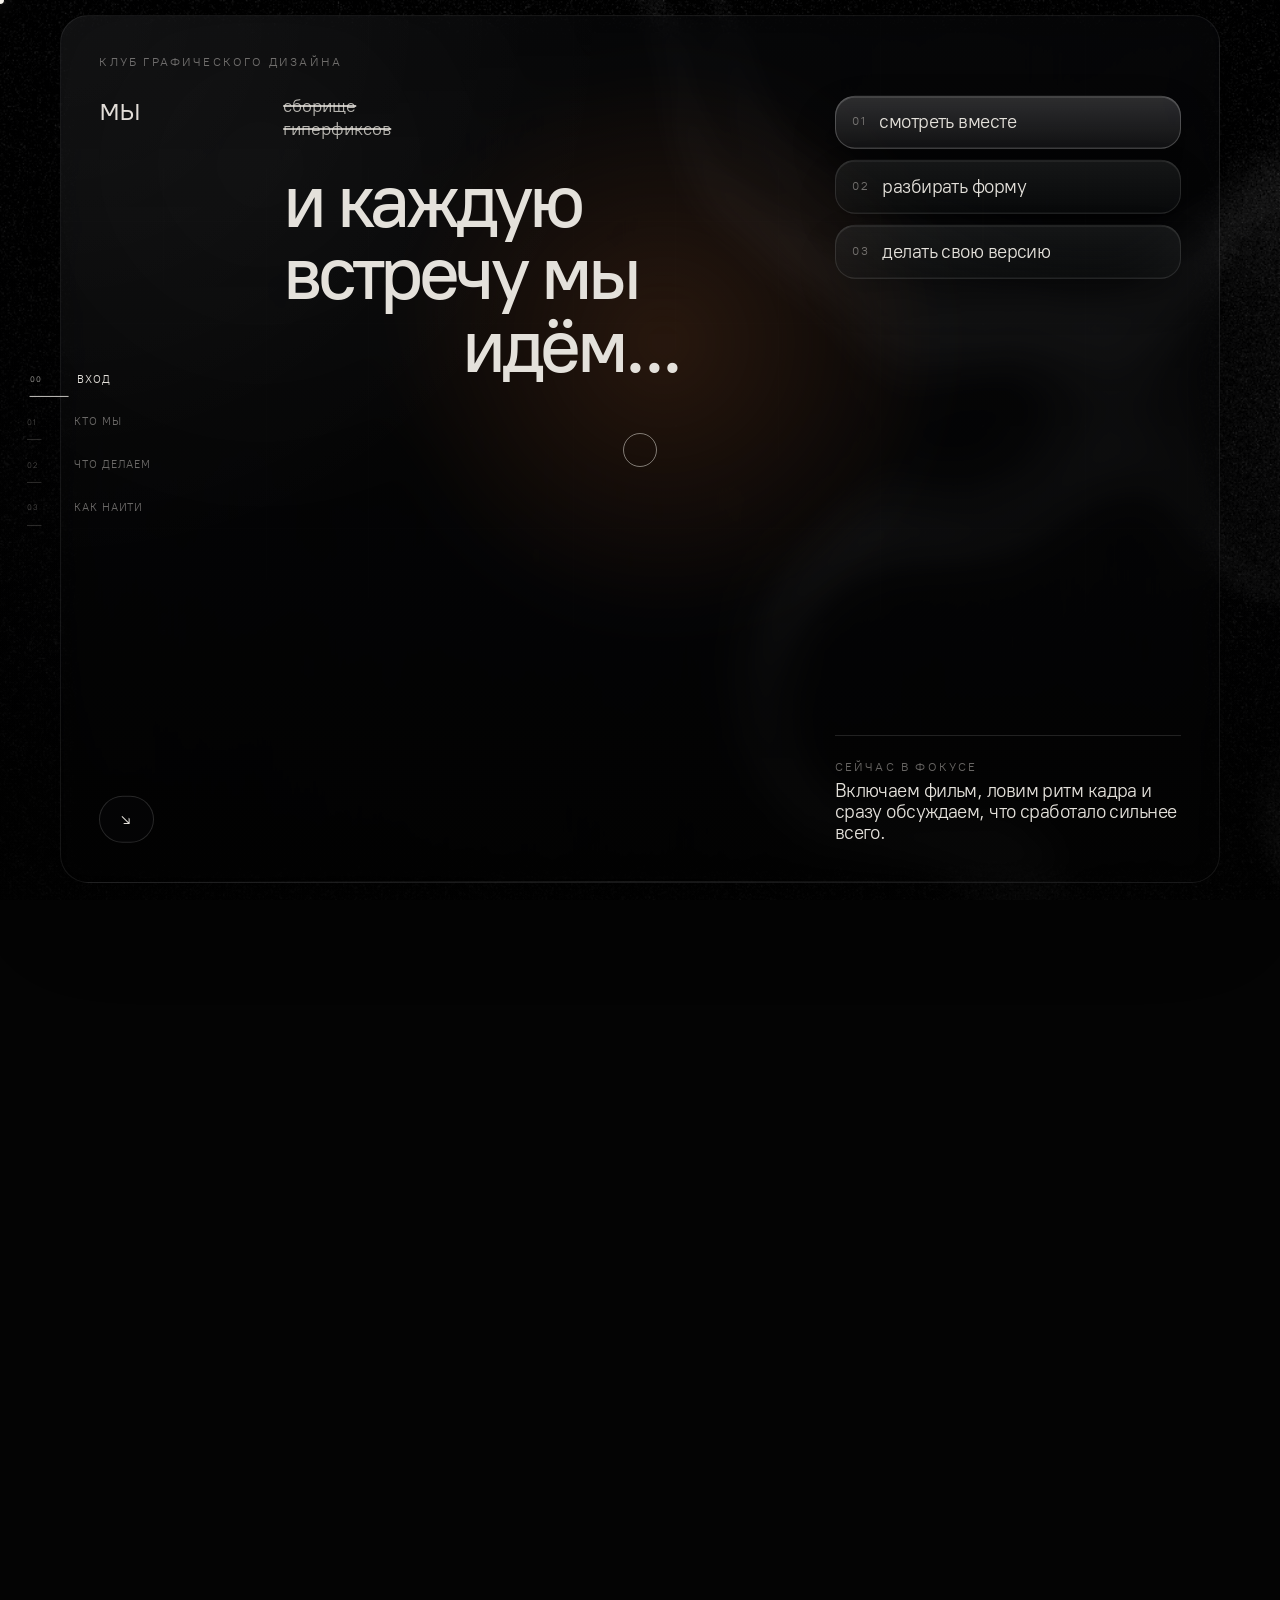
==== commit ce7912e1: "Allow video to appear after slow loading" ====
--- a/index.html
+++ b/index.html
@@ -89,6 +89,6 @@
 
   <script src="vendor/gsap/gsap.min.js"></script>
   <script src="vendor/gsap/ScrollTrigger.min.js"></script>
-  <script src="script.js?v=20260805-video-fix1"></script>
+  <script src="script.js?v=20260805-video-fix2"></script>
 </body>
 </html>
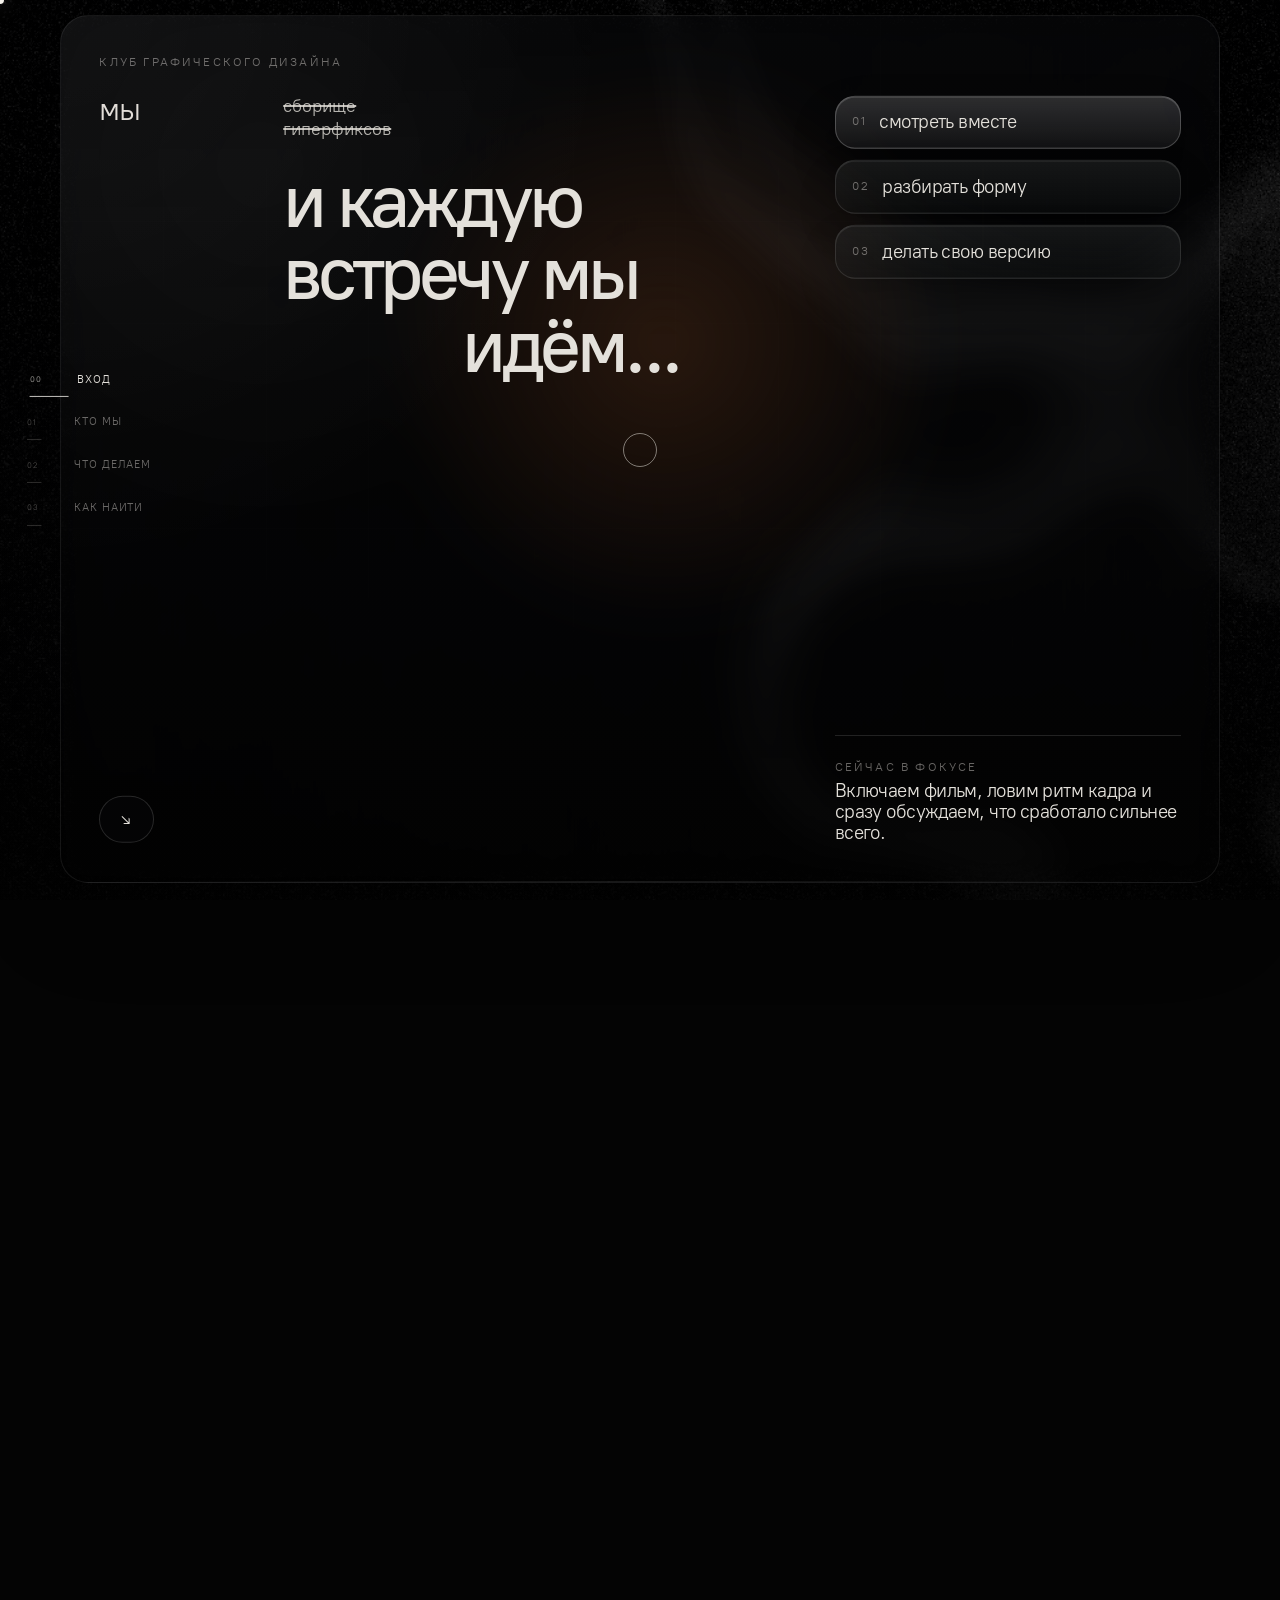
==== commit cf895db8: "Detect video that started before listeners" ====
--- a/index.html
+++ b/index.html
@@ -89,6 +89,6 @@
 
   <script src="vendor/gsap/gsap.min.js"></script>
   <script src="vendor/gsap/ScrollTrigger.min.js"></script>
-  <script src="script.js?v=20260805-video-fix2"></script>
+  <script src="script.js?v=20260805-video-fix3"></script>
 </body>
 </html>
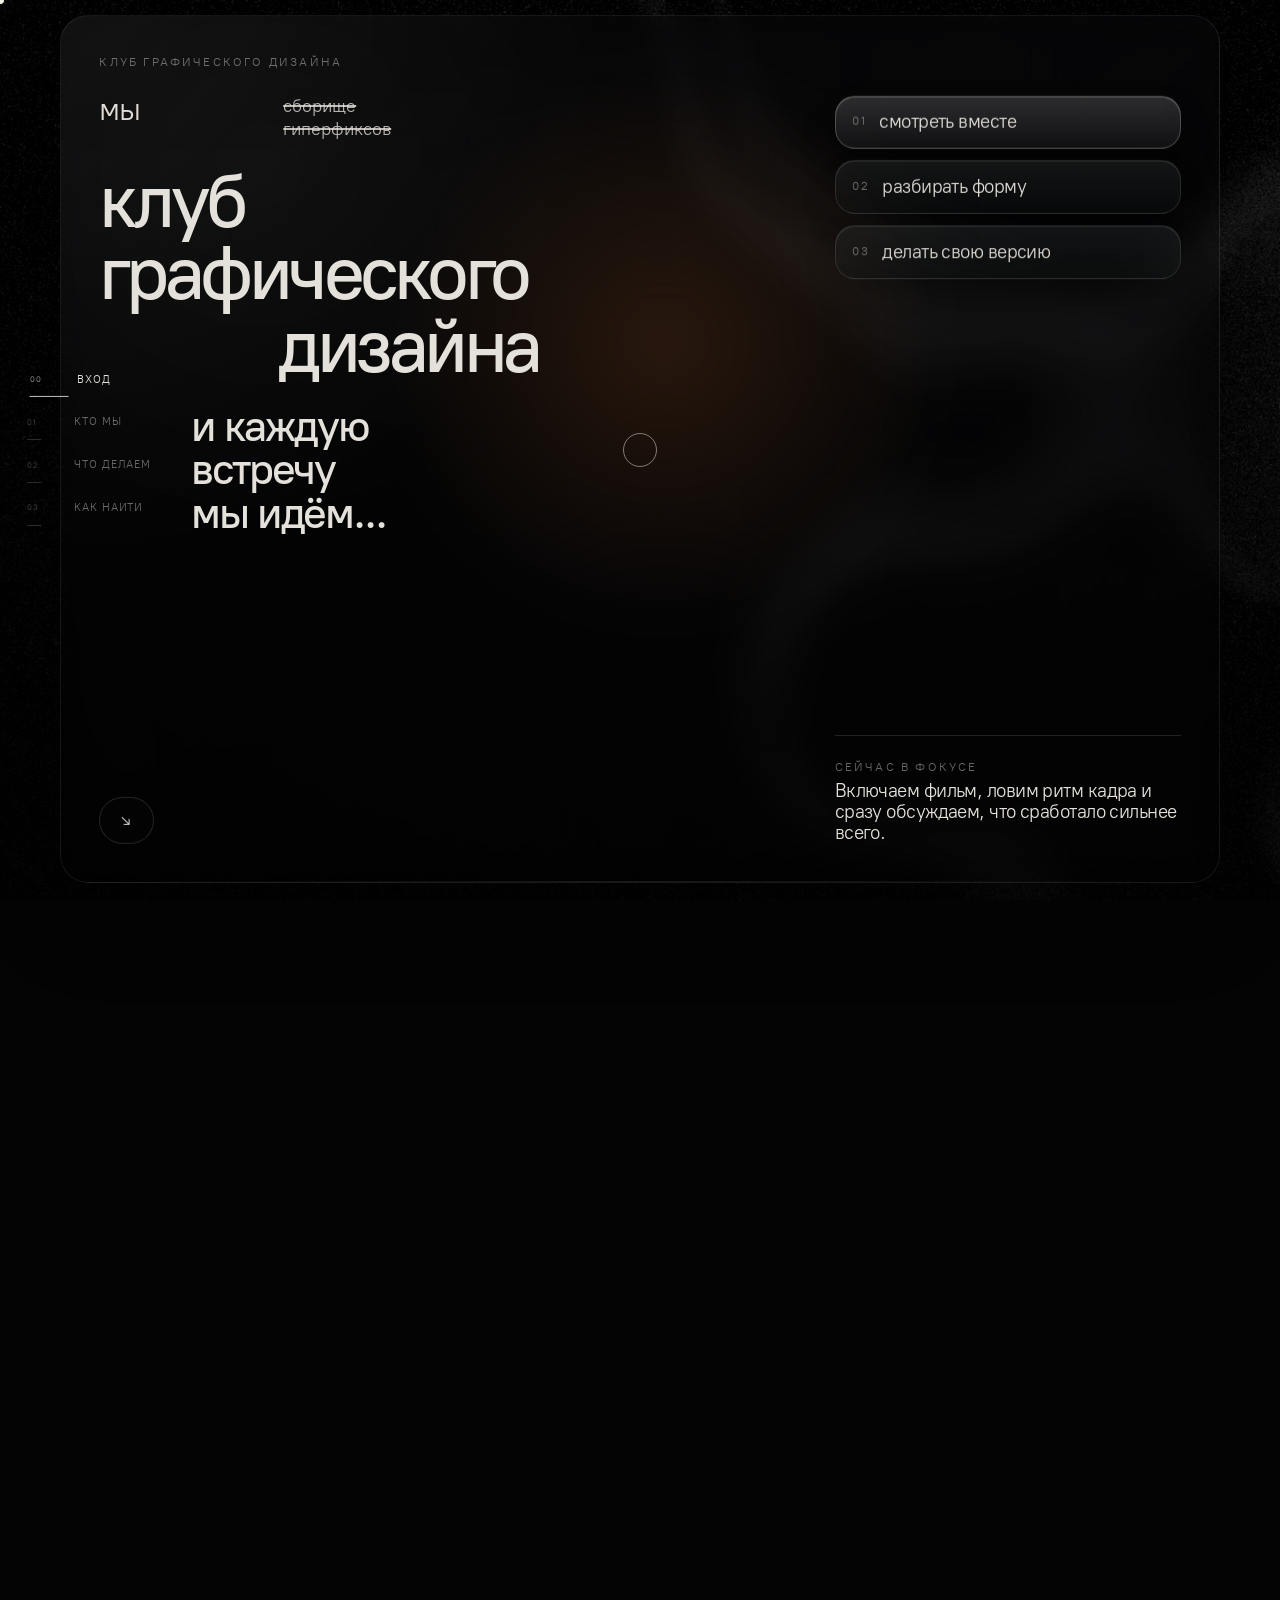
==== commit b673d4ce: "Restore club title and meeting caption" ====
--- a/index.html
+++ b/index.html
@@ -5,7 +5,7 @@
   <meta name="viewport" content="width=device-width, initial-scale=1.0" />
   <title>Клуб графического дизайна — Pulse Atelier</title>
   <meta name="description" content="Одностраничный сайт клуба графического дизайна с живыми сценическими анимациями и интерактивной главной сценой." />
-  <link rel="stylesheet" href="styles.css?v=20260805-content-fix2" />
+  <link rel="stylesheet" href="styles.css?v=20260805-content-fix3" />
 </head>
 <body class="page-home">
   <div class="background-media" aria-hidden="true">
@@ -49,11 +49,18 @@
         <p class="home-kicker motion-fade">мы</p>
         <p class="home-hero-footnote home-hero-footnote-struck motion-fade">сборище гиперфиксов</p>
         <div class="home-club-wrap">
-          <h1 class="home-club motion-fade" aria-label="И каждую встречу мы идём...">
-            <span class="home-club-line">и каждую</span>
-            <span class="home-club-line">встречу мы</span>
-            <span class="home-club-line home-club-line-shift">идём...</span>
+          <h1 class="home-club motion-fade" aria-label="Клуб графического дизайна">
+            <span class="home-club-line">клуб</span>
+            <span class="home-club-line">графического</span>
+            <span class="home-club-line home-club-line-shift">дизайна</span>
           </h1>
+        </div>
+        <div class="home-friday-wrap">
+          <p class="home-friday motion-heading-single">
+            и каждую<br />
+            встречу<br />
+            мы идём...
+          </p>
         </div>
         <div class="home-signal-stack" aria-label="Сцены клуба">
           <button class="home-signal motion-word is-active" type="button" data-color="#ff8a4c" data-copy="Включаем фильм, ловим ритм кадра и сразу обсуждаем, что сработало сильнее всего.">
--- a/styles.css
+++ b/styles.css
@@ -533,8 +533,8 @@
   grid-template-areas:
     "topline topline topline topline . . . . . . . ."
     "kicker kicker note note . . . . signal signal signal signal"
-    ". . club club club club club club signal signal signal signal"
-    ". . . . . . . . caption caption caption caption"
+    "club club club club club club club . signal signal signal signal"
+    ". friday friday friday friday friday friday . caption caption caption caption"
     "scroll scroll scroll . . . . . caption caption caption caption";
   grid-template-rows: auto auto auto minmax(0, 1fr) auto;
   row-gap: clamp(1rem, 2vw, 1.8rem);
@@ -589,6 +589,7 @@
 .home-kicker,
 .home-hero-footnote,
 .home-club-wrap,
+.home-friday-wrap,
 .home-signal-stack,
 .home-signal-caption,
 .home-scroll-link,
@@ -671,6 +672,23 @@
 
 .home-club-line-shift {
   margin-left: clamp(7.6rem, 14vw, 12rem);
+}
+
+.home-friday-wrap {
+  grid-area: friday;
+  transform: translate(calc(var(--hero-shift-x) * -0.12), calc(var(--hero-shift-y) * -0.05));
+  transition: transform 260ms ease;
+}
+
+.home-friday {
+  align-self: start;
+  margin: 0;
+  max-width: 11ch;
+  font-size: clamp(1.83rem, 3.4vw, 3.27rem);
+  font-weight: 500;
+  line-height: 1;
+  letter-spacing: -0.05em;
+  white-space: normal;
 }
 
 .home-signal-stack {
@@ -2054,6 +2072,7 @@
       "kicker kicker kicker kicker kicker kicker"
       "note note note note note note"
       "club club club club club club"
+      "friday friday friday friday friday friday"
       "signal signal signal signal signal signal"
       "caption caption caption caption caption caption"
       "scroll scroll scroll scroll scroll scroll";
@@ -2083,6 +2102,11 @@
 
   .home-club-line-shift {
     margin-left: min(5.8rem, 18vw);
+  }
+
+  .home-friday {
+    max-width: 10ch;
+    font-size: clamp(1.62rem, 4.93vw, 2.51rem);
   }
 
   .home-signal-stack {
@@ -2370,6 +2394,10 @@
     margin-left: min(4.3rem, 16vw);
   }
 
+  .home-friday {
+    font-size: clamp(1.45rem, 6.8vw, 2.04rem);
+  }
+
   .home-signal,
   .home-verb-chip {
     padding: 0.9rem;
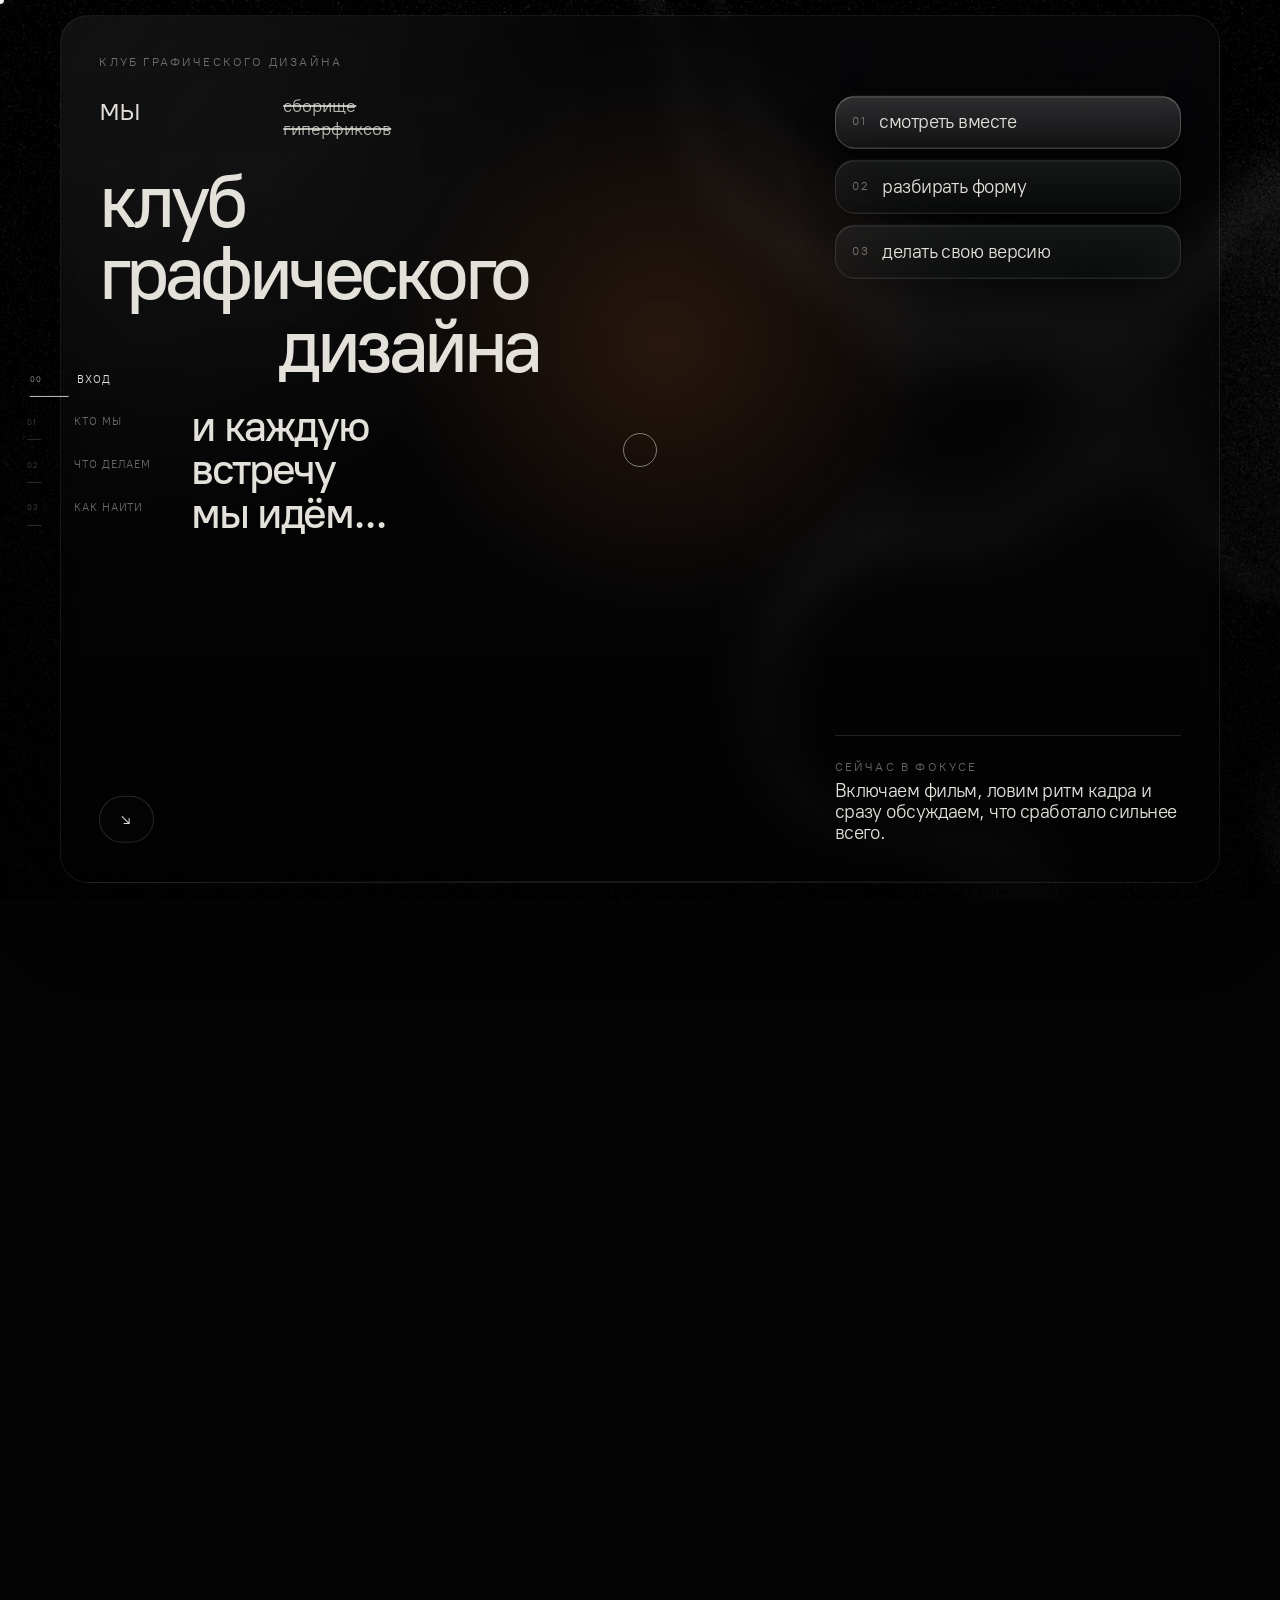
==== commit e676bd72: "Refresh stylesheet cache across pages" ====
--- a/index.html
+++ b/index.html
@@ -5,7 +5,7 @@
   <meta name="viewport" content="width=device-width, initial-scale=1.0" />
   <title>Клуб графического дизайна — Pulse Atelier</title>
   <meta name="description" content="Одностраничный сайт клуба графического дизайна с живыми сценическими анимациями и интерактивной главной сценой." />
-  <link rel="stylesheet" href="styles.css?v=20260805-content-fix3" />
+  <link rel="stylesheet" href="styles.css?v=20260811-layout2" />
 </head>
 <body class="page-home">
   <div class="background-media" aria-hidden="true">
--- a/styles.css
+++ b/styles.css
@@ -1451,12 +1451,9 @@
   grid-template-columns: repeat(12, minmax(0, 1fr));
   grid-template-areas:
     "hero hero hero hero hero hero . . home-link home-link home-link home-link"
-    ". . . . . . . . . . . ."
-    "emergence emergence emergence . . . . . place place place place"
-    ". . . . . . . . . . . ."
-    "whole whole whole whole . . . . definition definition definition definition"
-    ". . . . . . share share share share share share";
-  grid-template-rows: auto minmax(4.4rem, 1fr) auto minmax(4rem, 1fr) auto auto;
+    ". . . . . . . . place place place place"
+    "share share share share share share . . definition definition definition definition";
+  grid-template-rows: auto minmax(2rem, 1fr) auto;
   column-gap: clamp(1rem, 1.7vw, 1.5rem);
   row-gap: clamp(1.15rem, 2.3vw, 2.15rem);
   align-items: start;
@@ -1543,7 +1540,7 @@
 
 .kto-share {
   grid-area: share;
-  justify-self: end;
+  justify-self: start;
   align-self: end;
   margin: 0;
   max-width: 36rem;
@@ -1558,12 +1555,12 @@
 .kto-share-top {
   display: grid;
   grid-template-columns: repeat(4, auto);
-  justify-content: end;
+  justify-content: start;
   column-gap: clamp(1rem, 2.2vw, 2.35rem);
 }
 
 .kto-share-bottom {
-  justify-self: end;
+  justify-self: start;
 }
 
 .kto-editorial-nav {
@@ -1781,7 +1778,7 @@
     "headline headline headline headline headline headline . . home-link home-link home-link home-link"
     ". . . . . . . . chat chat chat chat"
     "channel channel channel channel . . . . contact contact contact contact"
-    "when when when when . . . . contact contact contact contact";
+    ". . . . . . . . contact contact contact contact";
   grid-template-rows: auto auto auto auto;
   column-gap: clamp(1rem, 1.7vw, 1.45rem);
   row-gap: clamp(1.2rem, 2.4vw, 2.3rem);
@@ -1812,8 +1809,7 @@
 }
 
 .find-chat,
-.find-channel,
-.find-when {
+.find-channel {
   display: grid;
   grid-template-columns: auto minmax(0, 1fr);
   column-gap: clamp(0.75rem, 1.4vw, 1.05rem);
@@ -1832,9 +1828,17 @@
   max-width: 22rem;
 }
 
-.find-when {
-  grid-area: when;
-  max-width: 22rem;
+.find-section-link {
+  color: inherit;
+  text-decoration: none;
+  text-decoration-thickness: 1px;
+  text-underline-offset: 0.14em;
+}
+
+.find-section-link:hover,
+.find-section-link:focus-visible {
+  color: #f5f2eb;
+  text-decoration: underline;
 }
 
 .find-mark {
@@ -1909,23 +1913,6 @@
   color: var(--ink);
   text-decoration: underline;
   text-underline-offset: 0.14em;
-}
-
-.find-contact-qr {
-  width: clamp(6.6rem, 10vw, 8.4rem);
-  padding: clamp(0.48rem, 0.9vw, 0.7rem);
-  border-radius: 1.35rem;
-  background: rgba(8, 8, 10, 0.4);
-  border: 1px solid rgba(255, 255, 255, 0.12);
-  box-shadow: 0 1.1rem 2.8rem rgba(0, 0, 0, 0.18);
-  backdrop-filter: blur(10px) saturate(118%);
-  -webkit-backdrop-filter: blur(10px) saturate(118%);
-}
-
-.find-contact-qr-image {
-  display: block;
-  width: 100%;
-  height: auto;
 }
 
 .find-nav {
@@ -2264,8 +2251,7 @@
       "home-link home-link home-link home-link home-link home-link"
       "headline headline headline headline headline headline"
       "chat chat chat contact contact contact"
-      "channel channel channel contact contact contact"
-      "when when when when when when";
+      "channel channel channel contact contact contact";
     grid-template-rows: auto;
     row-gap: 1.7rem;
     padding: 1.5rem;
@@ -2287,17 +2273,12 @@
     max-width: 17rem;
   }
 
-  .find-channel,
-  .find-when {
+  .find-channel {
     max-width: 19rem;
   }
 
   .find-contact-title {
     font-size: clamp(1.8rem, 4.4vw, 2.4rem);
-  }
-
-  .find-contact-qr {
-    width: clamp(6.1rem, 14vw, 7.4rem);
   }
 
   .kto-editorial-frame {
@@ -2306,9 +2287,8 @@
     grid-template-areas:
       "home-link home-link home-link home-link home-link home-link"
       "hero hero hero hero hero hero"
-      "emergence emergence emergence place place place"
-      "whole whole whole definition definition definition"
-      ". . . share share share";
+      "place place place definition definition definition"
+      "share share share . . .";
     grid-template-rows: auto;
     row-gap: 1.7rem;
     padding: 1.5rem;
@@ -2420,7 +2400,6 @@
       "headline"
       "chat"
       "channel"
-      "when"
       "contact";
     row-gap: 1.3rem;
     padding: 1.25rem;
@@ -2429,7 +2408,6 @@
   .find-manifesto,
   .find-chat,
   .find-channel,
-  .find-when,
   .find-contact,
   .find-nav {
     justify-self: start;
@@ -2452,8 +2430,7 @@
   }
 
   .find-chat,
-  .find-channel,
-  .find-when {
+  .find-channel {
     grid-template-columns: auto 1fr;
     column-gap: 0.8rem;
   }
@@ -2470,10 +2447,6 @@
 
   .find-contact-link {
     max-width: 100%;
-  }
-
-  .find-contact-qr {
-    width: clamp(5.6rem, 30vw, 6.9rem);
   }
 
   .find-nav {
@@ -2491,9 +2464,7 @@
     grid-template-areas:
       "home-link"
       "hero"
-      "emergence"
       "place"
-      "whole"
       "definition"
       "share";
     row-gap: 1.3rem;
